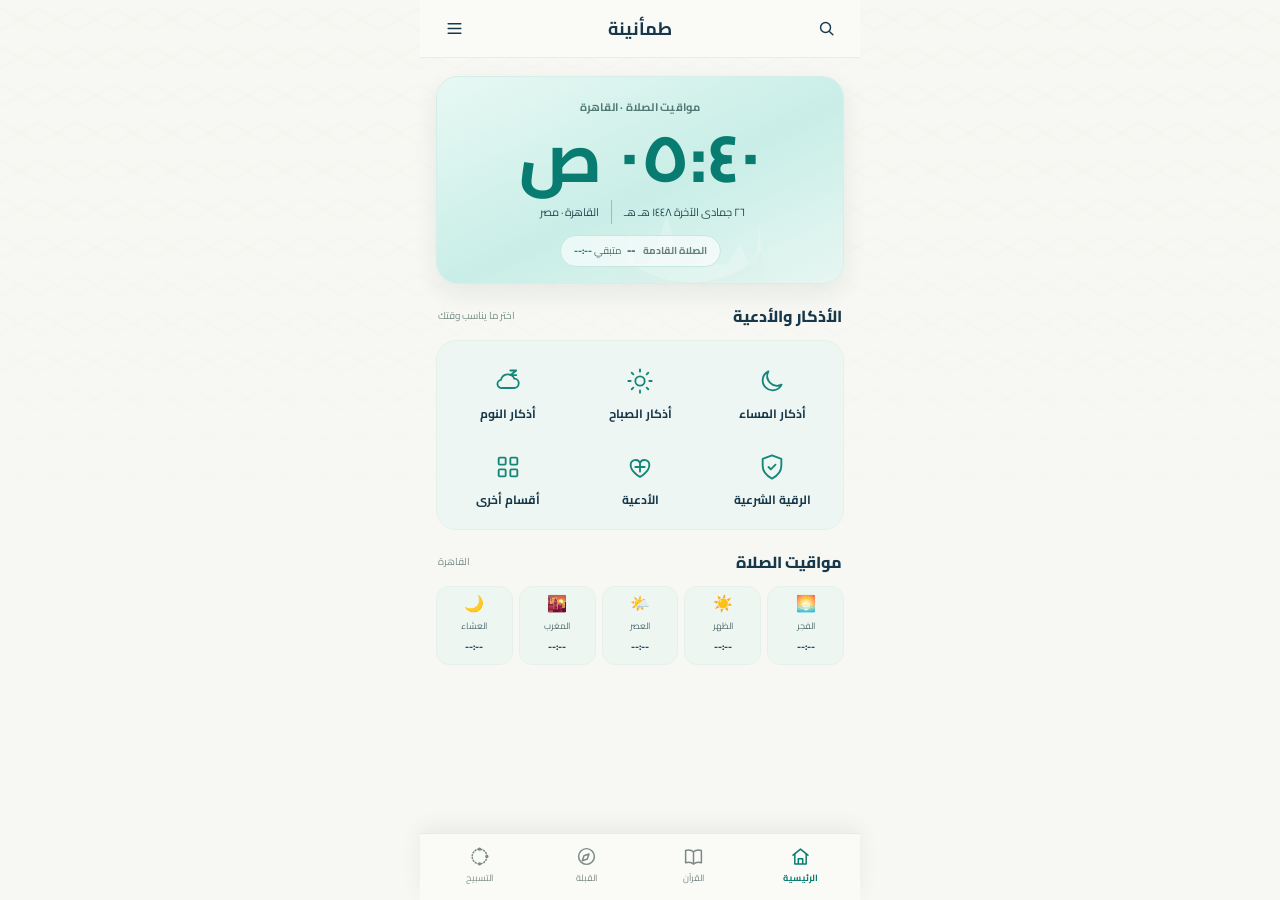
==== index.html @ c0803f93 "Refresh homepage layout styles" ====
<!doctype html>
<html lang="ar" dir="rtl">
<head>
<meta charset="utf-8">
<meta name="viewport" content="width=device-width,initial-scale=1,viewport-fit=cover">
<meta name="theme-color" content="#f7f7f3">
<title>طمأنينة | الرئيسية</title>
<link rel="stylesheet" href="style.css?v=38">
<link rel="manifest" href="manifest.webmanifest">
<link rel="icon" href="app-icon.svg">
</head>
<body class="app-body home-screen">
<header class="app-top home-app-header">
  <a class="top-action app-menu" href="more.html" aria-label="القائمة"><svg viewBox="0 0 24 24" aria-hidden="true"><path d="M4 6h16M4 12h16M4 18h16"/></svg></a>
  <a class="app-brand" href="index.html" aria-label="الرئيسية"><b>طمأنينة</b></a>
  <a class="top-action app-search" href="duas.html" aria-label="بحث"><svg viewBox="0 0 24 24" aria-hidden="true"><circle cx="10.8" cy="10.8" r="6.3"/><path d="m16 16 4 4"/></svg></a>
</header>
<main class="app-main">
  <div class="home-kicker"><span>◆</span> رفيقك اليومي في الطاعة والذكر <span>◆</span></div>
  <section class="prayer-hero">
    <svg class="hero-mosque-art" style="position:absolute;left:0;right:0;bottom:0;display:block;width:100%;height:132px;color:#b4935a;opacity:.22;pointer-events:none;z-index:0" viewBox="0 0 440 150" preserveAspectRatio="xMidYMax slice" aria-hidden="true"><g fill="#b4935a"><path d="M0 137h440v13H0z"/><path d="M23 137V74h8V55h3V40h3v15h4v19h8v63zm-3-63h33v6H20zM29 54h17v5H29zM32 39h10v4H32zM35 17h4v22h-4zM34 17l3-10 3 10z"/><path d="M383 137V74h8V55h3V40h3v15h4v19h8v63zm-3-63h33v6h-33zM389 54h17v5h-17zM392 39h10v4h-10zM395 17h4v22h-4zM394 17l3-10 3 10z"/><path d="M116 137V108h10V93h4v-8h4v8h4v15h9v29zM106 108h46v6h-46zM116 93h26v5h-26z"/><path d="M163 137v-25c0-26 19-43 57-58 38 15 57 32 57 58v25z"/><path d="M207 69V44h5V31h4V15h4v16h4v13h5v25z"/><path d="M266 137v-24c0-18 13-31 37-42 24 11 37 24 37 42v24z"/><path d="M286 85V67h4V56h3V43h4v13h3v11h4v18z"/></g><path d="M216 14c5 3 8 8 8 14-4-4-9-5-14-4 1-5 3-8 6-10Z" fill="#d4b66d"/></svg>
    <div class="hero-label">مواقيت الصلاة · القاهرة</div>
    <div class="hero-clock" id="live-clock">--:--</div>
    <div class="hero-meta"><span id="hijri-date">التاريخ الهجري</span><span class="meta-divider"></span><span>القاهرة · مصر</span></div>
    <div class="next-prayer-card"><span class="next-prayer-pill">الصلاة القادمة</span><div class="next-prayer-copy"><b id="next-name">--</b><span>متبقي <strong id="countdown">--:--</strong></span></div><span class="next-prayer-mark">۞</span></div>
    </section>
  <div class="section-heading"><h2>الأذكار والأدعية</h2><span>اختر ما يناسب وقتك</span></div>
  <section class="home-categories" aria-label="الأقسام الرئيسية">
    <a class="home-category evening-category" href="adhkar.html?type=evening"><span class="category-icon"><svg fill="none" stroke="#7859a8" stroke-width="1.75" stroke-linecap="round" stroke-linejoin="round" viewBox="0 0 24 24" aria-hidden="true"><path d="M20.2 15.1A8.4 8.4 0 0 1 8.9 3.8 8.5 8.5 0 1 0 20.2 15.1Z"/></svg></span><b>أذكار المساء</b></a>
    <a class="home-category morning-category" href="adhkar.html?type=morning"><span class="category-icon"><svg fill="none" stroke="#df9a1a" stroke-width="1.75" stroke-linecap="round" stroke-linejoin="round" viewBox="0 0 24 24" aria-hidden="true"><circle cx="12" cy="12" r="4"/><path d="M12 2v2m0 16v2M4.9 4.9l1.4 1.4m11.4 11.4 1.4 1.4M2 12h2m16 0h2M4.9 19.1l1.4-1.4M17.7 6.3l1.4-1.4"/></svg></span><b>أذكار الصباح</b></a>
    <a class="home-category sleep-category" href="adhkar.html?type=sleep"><span class="category-icon"><svg fill="none" stroke="#71669b" stroke-width="1.75" stroke-linecap="round" stroke-linejoin="round" viewBox="0 0 24 24" aria-hidden="true"><path d="M7 18h10a4 4 0 0 0 .4-8A6 6 0 0 0 6 11a3.5 3.5 0 0 0 1 7Z"/><path d="M14 3h5l-5 4h5"/></svg></span><b>أذكار النوم</b></a>
    <a class="home-category ruqyah-category" href="ruqyah.html"><span class="category-icon"><svg fill="none" stroke="#43805e" stroke-width="1.75" stroke-linecap="round" stroke-linejoin="round" viewBox="0 0 24 24" aria-hidden="true"><path d="M12 2 20 5v6c0 5-3.4 8.6-8 11-4.6-2.4-8-6-8-11V5l8-3Z"/><path d="m9 12 2 2 4-4"/></svg></span><b>الرقية الشرعية</b></a>
    <a class="home-category dua-category" href="duas.html"><span class="category-icon"><svg fill="none" stroke="#bf7730" stroke-width="1.75" stroke-linecap="round" stroke-linejoin="round" viewBox="0 0 24 24" aria-hidden="true"><path d="M12 20.5S4 16 4 10.2A4.2 4.2 0 0 1 12 8.4a4.2 4.2 0 0 1 8 1.8c0 5.8-8 10.3-8 10.3Z"/><path d="M8 12h8m-4-4v8"/></svg></span><b>الأدعية</b></a>
    <a class="home-category other-category" href="more.html"><span class="category-icon"><svg fill="none" stroke="#148176" stroke-width="1.75" stroke-linecap="round" stroke-linejoin="round" viewBox="0 0 24 24" aria-hidden="true"><rect x="4" y="4" width="6" height="6" rx="1"/><rect x="14" y="4" width="6" height="6" rx="1"/><rect x="4" y="14" width="6" height="6" rx="1"/><rect x="14" y="14" width="6" height="6" rx="1"/></svg></span><b>أقسام أخرى</b></a>
  </section>

  <section class="prayer-schedule" aria-label="مواقيت الصلاة">
    <div class="section-heading schedule-heading"><h2>مواقيت الصلاة</h2><span>القاهرة</span></div>
    <div class="prayer-times" id="prayer-times">
      <div class="prayer-time"><i>🌅</i><span>الفجر</span><b>--:--</b></div><div class="prayer-time"><i>☀️</i><span>الظهر</span><b>--:--</b></div><div class="prayer-time"><i>🌤️</i><span>العصر</span><b>--:--</b></div><div class="prayer-time"><i>🌇</i><span>المغرب</span><b>--:--</b></div><div class="prayer-time"><i>🌙</i><span>العشاء</span><b>--:--</b></div>
    </div>
  </section>
</main>
<nav class="bottom-nav" aria-label="التنقل الرئيسي">
  <a class="active" href="index.html"><span><svg viewBox="0 0 24 24" aria-hidden="true"><path d="m3.5 10.5 8.5-7 8.5 7"/><path d="M5.5 9.5v11h13v-11M9.5 20.5v-6h5v6"/></svg></span>الرئيسية</a>
  <a href="quran.html"><span><svg viewBox="0 0 24 24" aria-hidden="true"><path d="M3 5.2c3.5-1.3 6.6-.7 9 1.4 2.4-2.1 5.5-2.7 9-1.4v14c-3.5-1.3-6.6-.7-9 1.4-2.4-2.1-5.5-2.7-9-1.4z"/><path d="M12 6.6v14"/></svg></span>القرآن</a>
  <a href="qibla.html"><span><svg viewBox="0 0 24 24" aria-hidden="true"><circle cx="12" cy="12" r="9"/><path d="m14.8 9.2-1.9 5.7-5.7 1.9 1.9-5.7z"/></svg></span>القبلة</a>
  <a href="tasbeeh.html"><span><svg viewBox="0 0 24 24" aria-hidden="true"><circle cx="12" cy="12" r="8.4" stroke-dasharray="1.2 2.2"/><circle cx="12" cy="3.6" r="1.1"/><circle cx="20.4" cy="12" r="1.1"/><circle cx="12" cy="20.4" r="1.1"/></svg></span>التسبيح</a>
</nav>
<script>
(()=>{const $=id=>document.getElementById(id),fmt=n=>Number(n).toLocaleString('ar-EG'),clock=()=>{$('live-clock').textContent=new Intl.DateTimeFormat('ar-EG',{hour:'2-digit',minute:'2-digit'}).format(new Date())};clock();setInterval(clock,1000);
const names={Fajr:'الفجر',Dhuhr:'الظهر',Asr:'العصر',Maghrib:'المغرب',Isha:'العشاء'},keys=Object.keys(names);
function tick(){const t=window.prayerData;if(!t)return;const now=new Date(),m=now.getHours()*60+now.getMinutes();let n=keys.find(k=>{const x=t[k].match(/(\d{1,2}):(\d{2})/);return x&&+x[1]*60+(+x[2])>m});let tomorrow=false;if(!n){n='Fajr';tomorrow=true}const x=t[n].match(/(\d{1,2}):(\d{2})/),target=+x[1]*60+(+x[2])+(tomorrow?1440:0),d=Math.max(0,target-m),h=Math.floor(d/60),min=d%60;$('next-name').textContent=names[n];$('countdown').textContent=(h?fmt(h)+' س ':'')+fmt(min)+' د';}
const d=new Date(),date=[String(d.getDate()).padStart(2,'0'),String(d.getMonth()+1).padStart(2,'0'),d.getFullYear()].join('-');fetch('https://api.aladhan.com/v1/timingsByCity/'+date+'?city=Cairo&country=Egypt&method=5').then(r=>r.json()).then(j=>{const data=j.data;if(!data?.timings)throw 0;window.prayerData=data.timings;document.querySelectorAll('#prayer-times .prayer-time').forEach((el,i)=>{const key=keys[i],match=data.timings[key].match(/(\d{1,2}):(\d{2})/);el.querySelector('b').textContent=match?Number(match[1]).toLocaleString('ar-EG',{minimumIntegerDigits:2,useGrouping:false})+':'+Number(match[2]).toLocaleString('ar-EG',{minimumIntegerDigits:2,useGrouping:false}):'--:--';if(key===Object.keys(names).find(k=>{const x=data.timings[k].match(/(\d{1,2}):(\d{2})/);return x&&+x[1]*60+(+x[2])>new Date().getHours()*60+new Date().getMinutes()}))el.classList.add('next')});const h=data.date.hijri;$('hijri-date').textContent=h.weekday.ar+'، '+h.day+' '+h.month.ar+' '+h.year+' هـ';tick();setInterval(tick,30000)}).catch(()=>{$('hijri-date').textContent=new Intl.DateTimeFormat('ar-EG-u-ca-islamic-umalqura',{day:'numeric',month:'long',year:'numeric'}).format(new Date())+' هـ';});
})();
if('serviceWorker'in navigator)addEventListener('load',()=>navigator.serviceWorker.register('./sw.js',{updateViaCache:'none'}).catch(()=>{}));
</script>
</body>
</html>
---- style.css ----
@import url('https://fonts.googleapis.com/css2?family=Amiri:wght@400;700&family=Cairo:wght@400;600;700&display=swap');
*{box-sizing:border-box}html,body{margin:0;min-height:100%;font-family:Cairo,Arial,sans-serif}
body{background:#f4f0e6;color:#183d32}
a{text-decoration:none;color:inherit}
.home{min-height:100svh;position:relative;overflow:hidden;display:flex;align-items:center;justify-content:center;padding:32px 18px;background:radial-gradient(circle at 50% 18%,#fffdf6 0,#f5f0e5 48%,#e9e1cf 100%)}
.hero{width:min(720px,100%);text-align:center;position:relative;z-index:2}
.brand{font-size:11px;letter-spacing:.06em;color:#688478;margin-bottom:10px}
 .ornament{font-family:serif;font-size:18px;color:#b08b48;margin-bottom:2px}
h1{font-family:Amiri,serif;font-size:clamp(34px,5vw,46px);line-height:1.02;margin:0;color:#183d32;font-weight:700}
h1 span{color:#a77d38}
.hero>p{font-size:13px;line-height:1.8;color:#65756e;max-width:460px;margin:11px auto 18px}
.choices{display:grid;grid-template-columns:repeat(2,minmax(0,1fr));gap:12px;max-width:700px;margin:auto}
.choice{display:flex;align-items:center;gap:14px;text-align:right;padding:18px;border:1px solid rgba(24,61,50,.12);border-radius:22px;background:rgba(255,255,255,.66);box-shadow:0 14px 35px rgba(45,59,49,.08);transition:transform .28s cubic-bezier(.2,.8,.2,1),box-shadow .28s ease,border-color .28s ease;cursor:pointer;position:relative;overflow:hidden}
.choice::before{content:"";position:absolute;top:0;bottom:0;left:-80%;width:55%;background:linear-gradient(90deg,transparent,rgba(255,255,255,.55),transparent);transform:skewX(-18deg);transition:left .6s ease;pointer-events:none}.choice:hover{transform:translateY(-8px) scale(1.015);box-shadow:0 22px 48px rgba(45,59,49,.17);border-color:rgba(167,125,56,.5)}.choice:hover::before{left:130%}.choice:hover .choice-icon{transform:scale(1.12) rotate(-3deg)}.choice:hover .arrow{transform:translateX(-9px) scale(1.15)}.choice:active{transform:translateY(-2px) scale(.97);box-shadow:0 10px 25px rgba(45,59,49,.12)}.choice:focus-visible{outline:2px solid rgba(167,125,56,.65);outline-offset:3px}
.choice-icon{width:52px;height:52px;display:grid;place-items:center;border-radius:17px;flex:none;transition:transform .25s ease,box-shadow .25s ease;overflow:hidden;box-shadow:inset 0 1px 0 rgba(255,255,255,.72),0 7px 18px rgba(45,59,49,.08)}
.choice-icon .material-symbols-rounded{font-size:29px;line-height:1;font-variation-settings:'FILL' 1,'wght' 500,'GRAD' 0,'opsz' 32}
.choice:hover .choice-icon{transform:translateY(-2px) scale(1.08);box-shadow:inset 0 1px 0 rgba(255,255,255,.82),0 11px 24px rgba(45,59,49,.13)}.arrow{transition:transform .22s ease}
.morning .choice-icon{background:linear-gradient(145deg,#fff1c9,#f2d994);color:#a87521}
.evening .choice-icon{background:linear-gradient(145deg,#e7efeb,#cbded6);color:#466c61}
.sleep .choice-icon{background:linear-gradient(145deg,#eee9f5,#dcd3e9);color:#6d5b88}
.dua-choice .choice-icon{background:linear-gradient(145deg,#f5ead7,#e7d5b9);color:#8b6a39}
.tasbeeh-choice .choice-icon{background:linear-gradient(145deg,#f1e3e7,#e3cfd6);color:#95566b}
.ruqyah-choice .choice-icon{background:linear-gradient(145deg,#e8efe4,#d1ddca);color:#5e7259}
.choice strong{display:block;font-size:17px;color:#183d32}.choice small{display:block;color:#7b8983;font-size:12px;margin-top:3px}
.arrow{margin-right:auto;font-size:20px;color:#a77d38}
.section-title{font-size:11px;font-weight:700;letter-spacing:.08em;color:#6b8077;margin:20px 0 9px}.secondary-title{margin-top:16px}.extra-choices{margin-top:0}.choice{padding:15px 16px;border-radius:18px;min-height:92px}.choices{gap:12px;max-width:700px}.choice-icon{width:52px;height:52px;border-radius:17px}.choice strong{font-size:16px}.choice small{font-size:11px}.quote{font-size:16px;margin-top:22px}.home .choice:nth-child(4){animation-delay:.18s}.home .choice:nth-child(5){animation-delay:.24s}.home .choice:nth-child(6){animation-delay:.30s}\n.quote{font-family:Amiri,serif;font-size:17px;color:#728078;margin-top:24px;padding-top:14px;border-top:1px solid rgba(24,61,50,.08)}
.glow{position:absolute;border-radius:50%;filter:blur(2px);opacity:.45}.glow-one{width:260px;height:260px;background:#f1d99c;top:-120px;right:-100px}.glow-two{width:220px;height:220px;background:#c8ddd5;bottom:-120px;left:-90px}
@media(max-width:650px){.home{padding:22px 14px}.brand{margin-bottom:17px}.hero>p{font-size:14px;margin:18px auto 20px}.choices{grid-template-columns:repeat(2,minmax(0,1fr));gap:9px}.choice{min-height:126px;padding:12px 8px;border-radius:18px;gap:5px;flex-direction:column;justify-content:center;text-align:center}.choice-icon{width:46px;height:46px;border-radius:14px}.choice strong{font-size:14px;line-height:1.5;white-space:nowrap}.choice small{font-size:10px;line-height:1.6;margin-top:1px}.arrow{position:absolute;left:9px;bottom:7px;margin:0;font-size:15px}.quote{font-size:16px;margin-top:22px}}

.home .choice{animation:choiceIn .55s ease both}.home .choice:nth-child(2){animation-delay:.06s}.home .choice:nth-child(3){animation-delay:.12s}.home .choice:nth-child(4){animation-delay:.18s}.home .choice:nth-child(5){animation-delay:.24s}@keyframes choiceIn{from{opacity:0;transform:translateY(28px) scale(.97)}to{opacity:1;transform:translateY(0) scale(1)}}@media(prefers-reduced-motion:reduce){.home .choice{animation:none}.choice,.choice-icon,.arrow{transition:none}}

.theme-toggle{position:fixed;top:18px;left:18px;z-index:50;width:44px;height:44px;border:1px solid rgba(151,113,48,.28);border-radius:50%;background:rgba(247,241,226,.9);color:#a77d38;font-size:20px;cursor:pointer;box-shadow:0 8px 20px rgba(60,57,42,.1);transition:.25s}.theme-toggle:hover{transform:scale(1.08)}
body.dark{background:#101914;color:#e9e4d7}body.dark .home{background:radial-gradient(circle at 50% 18%,#24352e 0,#17251f 48%,#0d1512 100%)}body.dark .brand{color:#a8b9b0}body.dark h1{color:#eef0e9}body.dark h1 span{color:#c6a15a}body.dark .hero>p{color:#aeb9b3}body.dark .choice{background:rgba(31,47,40,.82);border-color:rgba(202,174,112,.16);box-shadow:0 14px 35px rgba(0,0,0,.22)}body.dark .choice strong{color:#eef0e9}body.dark .choice small{color:#aeb9b3}body.dark .choice:hover{border-color:rgba(202,174,112,.42);box-shadow:0 22px 48px rgba(0,0,0,.3)}body.dark .quote{color:#aeb9b3}body.dark .theme-toggle{background:#1f3029;color:#d2b56d;border-color:rgba(202,174,112,.3)}body.dark .glow-one{background:#6d592e;opacity:.18}body.dark .glow-two{background:#385a4d;opacity:.2}
body.dark .dua-card,body.dark .tasbeeh-card,body.dark .card{background:#1b2923!important;color:#edf0e9;border-color:rgba(202,174,112,.3)}body.dark .dua-text,body.dark .zikr-name,body.dark .count,body.dark .counter-value,body.dark .count-number{color:#edf0e9}body.dark .dua-nav,body.dark .tap-circle{background:#22352d;color:#edf0e9}body.dark .progress,.dark .progress{background:#c09a51}

/* Dark mode for reader pages */
body.dark .adhkar-page,body.dark .duas-page,body.dark .ruqyah-page,body.dark .tasbeeh-page{background:#101914;color:#e9eee9}body.dark .top,body.dark .duas-top,body.dark .tasbeeh-top{color:#aebbb4}body.dark .back,body.dark .tasbeeh-top a{color:#d0ad62}body.dark .header h1,body.dark .duas-header h1,body.dark .tasbeeh-header h1{color:#eef1eb}body.dark .tasbeeh-header p{color:#aebbb4}body.dark .adhkar-nav,body.dark .nav{background:rgba(31,47,40,.72);border-color:rgba(202,174,112,.2)}body.dark .counter,body.dark .dua-progress{color:#aebbb4}body.dark .progress-wrap,body.dark .dua-progress-bar{background:rgba(220,230,224,.12)}body.dark .card,body.dark .dua-card,body.dark .tasbeeh-card{background:#1b2923;color:#edf1eb;border-color:rgba(202,174,112,.32);box-shadow:0 18px 45px rgba(0,0,0,.28)}body.dark .card::after,body.dark .dua-card::after,body.dark .tasbeeh-card::after{background:#1b2923}body.dark .zikr,body.dark .dua-text,body.dark .zikr-name{color:#edf1eb}body.dark .fadhl-note,body.dark .fadhl-text,body.dark .target{color:#aebbb4}body.dark .count-number{background:#22352d;color:#edf1eb;box-shadow:0 8px 20px rgba(0,0,0,.25),inset 0 0 0 1px rgba(202,174,112,.28)}body.dark .count-number::before{background:conic-gradient(#c09a51 var(--progress,0%),#31443b 0)}body.dark .dua-nav{background:#22352d;color:#edf1eb;box-shadow:0 8px 20px rgba(0,0,0,.25),inset 0 0 0 1px rgba(202,174,112,.28)}body.dark .dua-nav::before{border-color:rgba(202,174,112,.2)}body.dark .dua-text.long,body.dark .dua-text.very-long{color:#edf1eb}body.dark .dhikr-option{background:#22352d;color:#aebbb4;border-color:rgba(202,174,112,.18)}body.dark .dhikr-option.active{background:#2b4237;color:#edf1eb;border-color:rgba(202,174,112,.4)}body.dark .count{color:#d0ad62}body.dark .fadhl{border-color:rgba(202,174,112,.18)}body.dark .tap-circle{background:#d0ad62;color:#142019;border-color:#40564b;box-shadow:0 14px 30px rgba(0,0,0,.3)}body.dark .reset{color:#d0ad62}body.dark .done-message{color:#8eb59f}body.dark .adhkar-page::before,body.dark .duas-page::before,body.dark .ruqyah-page::before,body.dark .tasbeeh-page::before{opacity:.1}

/* Strong overrides for page-local reader styles */
body.dark .adhkar-page,body.dark .duas-page,body.dark .ruqyah-page,body.dark .tasbeeh-page{background:#101914!important;color:#e9eee9!important}body.dark .adhkar-page .header h1,body.dark .duas-page .duas-header h1,body.dark .ruqyah-page .header h1,body.dark .tasbeeh-page .tasbeeh-header h1{color:#eef1eb!important}body.dark .adhkar-page .card,body.dark .ruqyah-page .card,body.dark .duas-page .dua-card,body.dark .tasbeeh-page .tasbeeh-card{background:#1b2923!important;color:#edf1eb!important;border-color:rgba(202,174,112,.32)!important;box-shadow:0 18px 45px rgba(0,0,0,.28)!important}body.dark .adhkar-page .card::after,body.dark .ruqyah-page .card::after,body.dark .duas-page .dua-card::after,body.dark .tasbeeh-page .tasbeeh-card::after{background:#1b2923!important}body.dark .adhkar-page .zikr,body.dark .ruqyah-page .zikr,body.dark .duas-page .dua-text,body.dark .tasbeeh-page .zikr-name{color:#edf1eb!important}body.dark .adhkar-page .fadhl-note,body.dark .ruqyah-page .fadhl-text,body.dark .tasbeeh-page .fadhl-text,body.dark .tasbeeh-page .target{color:#aebbb4!important}body.dark .adhkar-page .counter,body.dark .ruqyah-page .counter,body.dark .duas-page .dua-progress{color:#aebbb4!important}body.dark .adhkar-page .adhkar-nav,body.dark .ruqyah-page .nav{background:rgba(31,47,40,.72)!important;border-color:rgba(202,174,112,.2)!important}body.dark .adhkar-page .progress-wrap,body.dark .ruqyah-page .progress-wrap,body.dark .duas-page .dua-progress-bar{background:rgba(220,230,224,.12)!important}body.dark .adhkar-page .count-number{background:#22352d!important;color:#edf1eb!important}body.dark .tasbeeh-page .dhikr-option{background:#22352d!important;color:#aebbb4!important}body.dark .tasbeeh-page .dhikr-option.active{background:#2b4237!important;color:#edf1eb!important}body.dark .tasbeeh-page .count{color:#d0ad62!important}body.dark .tasbeeh-page .tap-circle{background:#d0ad62!important;color:#142019!important}

/* Morning / evening visual distinction */
.adhkar-page:has(.reader.theme-morning){background:radial-gradient(circle at 50% 10%,#fbf3df 0,#eee5d1 52%,#e4d8bd 100%)}.adhkar-page:has(.reader.theme-evening){background:radial-gradient(circle at 50% 10%,#e9eee9 0,#dce5df 52%,#ccd9d1 100%)}.reader.theme-morning .progress{background:#b08a43}.reader.theme-evening .progress{background:#5f8074}.reader.theme-morning .header h1{color:#71572d}.reader.theme-evening .header h1{color:#31584d}.reader.theme-morning .nav-arrow{color:#a17b38}.reader.theme-evening .nav-arrow{color:#52776a}body.dark .adhkar-page:has(.reader.theme-morning){background:radial-gradient(circle at 50% 10%,#28372d 0,#17241e 55%,#101914 100%)}body.dark .adhkar-page:has(.reader.theme-evening){background:radial-gradient(circle at 50% 10%,#263731 0,#15231e 55%,#101914 100%)}
.adhkar-page:has(.reader.theme-sleep){background:radial-gradient(circle at 50% 10%,#e3e9e6 0,#d4dfda 52%,#c3d0ca 100%)}
.reader.theme-sleep .progress{background:#6f8f84}
.reader.theme-sleep .header h1{color:#36584e}
.reader.theme-sleep .nav-arrow{color:#5d7e73}
body.dark .adhkar-page:has(.reader.theme-sleep){background:radial-gradient(circle at 50% 10%,#24352f 0,#14221d 55%,#0f1713 100%)}
body.dark .reader.theme-sleep .header h1{color:#aec7bc}body.dark .reader.theme-morning .header h1{color:#d7b66c}body.dark .reader.theme-evening .header h1{color:#a7c5b8}

/* Full-image home cards with text overlay */
.choices{grid-template-columns:repeat(2,minmax(0,1fr));gap:14px;max-width:760px}
.choice{position:relative;display:block;min-height:190px;padding:0;border-radius:22px;overflow:hidden;background:#eee;isolation:isolate}
.choice-art{position:absolute;inset:0;width:100%;height:100%;min-height:0;display:block;object-fit:cover;object-position:center;z-index:-2;transition:transform .45s cubic-bezier(.2,.8,.2,1),filter .45s ease}
.choice::after{content:"";position:absolute;inset:0;background:linear-gradient(180deg,rgba(20,35,29,.05) 15%,rgba(20,35,29,.12) 42%,rgba(15,28,23,.76) 100%);z-index:-1}
.choice-content{position:absolute;inset:auto 0 0 0;direction:rtl;text-align:center;padding:24px 14px 18px;z-index:2}
.choice strong{display:block;font-family:Amiri,serif;font-size:24px;line-height:1.35;color:#fff;text-shadow:0 2px 8px rgba(0,0,0,.28)}
.choice small{display:block;font-size:11px;line-height:1.7;color:rgba(255,255,255,.92);margin-top:4px;text-shadow:0 1px 5px rgba(0,0,0,.25)}
.choice .arrow{position:absolute;right:12px;bottom:12px;direction:rtl;margin:0;font-size:17px;color:#fff;z-index:3;text-shadow:0 1px 4px rgba(0,0,0,.35)}
.choice:hover .choice-art{transform:scale(1.045);filter:saturate(1.06) brightness(1.03)}
.choice:hover .arrow{transform:translateX(-4px) scale(1.1)}
body.dark .choice{background:#18241f;border-color:rgba(202,174,112,.2)}
@media(max-width:650px){
  .choices{grid-template-columns:repeat(2,minmax(0,1fr));gap:9px}
  .choice{min-height:170px;border-radius:18px}
  .choice-content{padding:22px 8px 17px}
  .choice strong{font-size:17px;line-height:1.4}
  .choice small{font-size:9px;line-height:1.55}
  .choice .arrow{right:8px;bottom:8px;font-size:14px}
}


/* Final card artwork: image contains the complete design and text */
.choice{position:relative;display:block;padding:0;overflow:hidden;border-radius:20px;background:transparent;border:0;min-height:0;aspect-ratio:711/301;box-shadow:0 8px 24px rgba(45,59,49,.08)}
.choice::after{display:none!important}
.choice-card-image{display:block;width:100%;height:100%;object-fit:cover;object-position:center;border-radius:inherit;transition:transform .35s ease,filter .35s ease}
.choice:hover .choice-card-image{transform:scale(1.018);filter:brightness(1.02)}
.choice-content,.choice .arrow{display:none!important}
@media(max-width:650px){.choice{aspect-ratio:711/301;border-radius:17px}.choices{gap:9px}}


/* Fix card sizing: keep the uploaded artwork at its native landscape ratio */
.choice{display:block!important;width:100%;height:auto!important;min-height:0!important;aspect-ratio:711/301!important;overflow:hidden}
.choice-card-image{display:block!important;width:100%!important;height:auto!important;aspect-ratio:711/301;object-fit:contain!important;object-position:center;max-width:100%;border-radius:inherit}
@media(max-width:650px){.choice{height:auto!important;min-height:0!important;aspect-ratio:711/301!important}.choice-card-image{height:auto!important;aspect-ratio:711/301}}


/* Slightly enlarge home cards on mobile for clearer embedded text */
@media(max-width:650px){
  .choices{width:calc(100% + 12px)!important;margin-inline:-6px!important}
}


/* Home premium background + refined header */
.home{
  background:
    radial-gradient(circle at 50% 0%,rgba(255,255,255,.96) 0%,rgba(249,245,235,.94) 34%,rgba(239,232,216,.98) 100%)!important;
  padding:24px 18px 30px!important;
}
.home::before{
  content:"";
  position:absolute;
  inset:0;
  pointer-events:none;
  opacity:.28;
  background:
    linear-gradient(30deg,transparent 46%,rgba(167,125,56,.11) 47%,rgba(167,125,56,.11) 48%,transparent 49%,transparent 51%,rgba(167,125,56,.07) 52%,rgba(167,125,56,.07) 53%,transparent 54%),
    linear-gradient(150deg,transparent 46%,rgba(24,61,50,.07) 47%,rgba(24,61,50,.07) 48%,transparent 49%,transparent 51%,rgba(24,61,50,.05) 52%,rgba(24,61,50,.05) 53%,transparent 54%);
  background-size:46px 46px;
  mask-image:linear-gradient(to bottom,rgba(0,0,0,.9),rgba(0,0,0,.35) 55%,transparent 100%);
}
.bg-pattern{
  position:absolute;
  inset:0;
  pointer-events:none;
  background:
    radial-gradient(circle at 50% 35%,transparent 0 16%,rgba(176,139,72,.035) 16.2% 16.5%,transparent 16.7%),
    radial-gradient(circle at 50% 35%,transparent 0 28%,rgba(24,61,50,.025) 28.2% 28.45%,transparent 28.7%);
}
.home-header{
  width:100%;
  display:flex;
  align-items:center;
  justify-content:space-between;
  direction:ltr;
  margin-bottom:18px;
  position:relative;
  z-index:5;
}
.brand{
  display:flex!important;
  align-items:center;
  gap:8px;
  direction:rtl;
  font-size:13px!important;
  font-weight:700;
  letter-spacing:0!important;
  color:#466c61!important;
  margin:0!important;
}
.brand-mark{
  display:grid;
  place-items:center;
  width:30px;
  height:30px;
  border:1px solid rgba(167,125,56,.28);
  border-radius:50%;
  color:#a77d38;
  background:rgba(255,251,240,.65);
  font-size:16px;
  box-shadow:0 5px 16px rgba(70,70,50,.06);
}
.home .theme-toggle{
  position:static!important;
  width:38px!important;
  height:38px!important;
  flex:none;
  margin:0;
  font-size:18px!important;
  background:rgba(255,252,244,.72)!important;
  backdrop-filter:blur(8px);
}
.hero-intro{
  position:relative;
  z-index:2;
  padding:4px 0 1px;
}
.ornament{
  font-size:19px!important;
  color:#aa8445!important;
  margin-bottom:3px!important;
}
.ornament-line{
  display:flex;
  align-items:center;
  justify-content:center;
  gap:9px;
  width:112px;
  margin:0 auto 9px;
  color:#b08b48;
  opacity:.72;
}
.ornament-line span{
  height:1px;
  flex:1;
  background:linear-gradient(90deg,transparent,rgba(176,139,72,.55));
}
.ornament-line span:last-child{
  transform:scaleX(-1);
}
.ornament-line b{
  font-size:9px;
  font-weight:400;
}
.hero h1{
  font-size:clamp(38px,5.5vw,50px)!important;
  line-height:1.12!important;
  letter-spacing:-.3px;
}
.hero>p{
  font-size:13px!important;
  margin:8px auto 19px!important;
  color:#708079!important;
}
.section-title{
  position:relative;
  z-index:2;
  font-size:12px!important;
  letter-spacing:.04em!important;
  color:#55766b!important;
  margin:20px 0 9px!important;
}
.secondary-title{
  margin-top:19px!important;
}
.quote{
  position:relative;
  z-index:2;
  border-top:0!important;
  padding-top:12px!important;
  margin-top:20px!important;
}
.quote::before{
  content:"";
  display:block;
  width:76px;
  height:1px;
  margin:0 auto 9px;
  background:linear-gradient(90deg,transparent,rgba(167,125,56,.45),transparent);
}
.glow-one{
  width:300px!important;
  height:300px!important;
  top:-160px!important;
  right:-125px!important;
  background:#ead29a!important;
  opacity:.28!important;
}
.glow-two{
  width:260px!important;
  height:260px!important;
  bottom:-150px!important;
  left:-115px!important;
  background:#bcd2c9!important;
  opacity:.3!important;
}
.glow-three{
  position:absolute;
  width:170px;
  height:170px;
  border-radius:50%;
  top:38%;
  left:-120px;
  background:#e5d9ba;
  opacity:.12;
  filter:blur(2px);
}
body.dark .home{
  background:
    radial-gradient(circle at 50% 0%,#263b32 0%,#192a23 38%,#0f1814 100%)!important;
}
body.dark .home::before{
  opacity:.12;
}
body.dark .bg-pattern{opacity:.5}
body.dark .brand{color:#b6c9c0!important}
body.dark .brand-mark{
  background:rgba(31,48,41,.7);
  border-color:rgba(202,174,112,.28);
}
body.dark .home .theme-toggle{
  background:rgba(31,48,41,.78)!important;
}
body.dark .ornament{color:#d0ad62!important}
body.dark .ornament-line{color:#c8a55f}
body.dark .ornament-line span{
  background:linear-gradient(90deg,transparent,rgba(202,174,112,.45));
}
body.dark .hero>p{color:#aebdb6!important}
body.dark .section-title{color:#a5bcb2!important}
body.dark .quote::before{
  background:linear-gradient(90deg,transparent,rgba(202,174,112,.4),transparent);
}
@media(max-width:650px){
  .home{
    padding:18px 14px 25px!important;
  }
  .home-header{
    margin-bottom:14px;
  }
  .brand{
    font-size:12px!important;
  }
  .brand-mark{
    width:28px;
    height:28px;
    font-size:15px;
  }
  .home .theme-toggle{
    width:36px!important;
    height:36px!important;
  }
  .hero-intro{
    padding-top:2px;
  }
  .ornament{
    font-size:18px!important;
  }
  .ornament-line{
    margin-bottom:7px;
  }
  .hero h1{
    font-size:40px!important;
  }
  .hero>p{
    font-size:13px!important;
    margin:7px auto 17px!important;
  }
  .section-title{
    margin:18px 0 8px!important;
  }
  .secondary-title{
    margin-top:17px!important;
  }
  .quote{
    margin-top:18px!important;
  }
}


/* Background refinement v1: soft Islamic atmosphere without a full-image background */
.home{
  background:
    radial-gradient(circle at 50% -8%,rgba(255,255,255,.98) 0%,rgba(255,250,239,.88) 27%,transparent 53%),
    radial-gradient(circle at 0% 100%,rgba(188,210,201,.20) 0%,transparent 34%),
    radial-gradient(circle at 100% 100%,rgba(232,205,153,.20) 0%,transparent 34%),
    linear-gradient(180deg,#f8f3e7 0%,#f2eadb 52%,#ece2cf 100%)!important;
}
.home::before{
  opacity:.22!important;
  background:
    linear-gradient(30deg,transparent 46%,rgba(167,125,56,.10) 47%,rgba(167,125,56,.10) 48%,transparent 49%,transparent 51%,rgba(24,61,50,.055) 52%,rgba(24,61,50,.055) 53%,transparent 54%),
    linear-gradient(150deg,transparent 46%,rgba(24,61,50,.055) 47%,rgba(24,61,50,.055) 48%,transparent 49%,transparent 51%,rgba(167,125,56,.075) 52%,rgba(167,125,56,.075) 53%,transparent 54%);
  background-size:52px 52px!important;
  mask-image:linear-gradient(to bottom,rgba(0,0,0,.85),rgba(0,0,0,.28) 48%,transparent 82%)!important;
}
.home::after{
  content:"";
  position:absolute;
  inset:10px;
  pointer-events:none;
  z-index:1;
  border:1px solid rgba(167,125,56,.08);
  border-radius:28px;
  background:
    radial-gradient(circle at 0 0,rgba(167,125,56,.12) 0 2px,transparent 2.5px),
    radial-gradient(circle at 100% 0,rgba(167,125,56,.12) 0 2px,transparent 2.5px),
    radial-gradient(circle at 0 100%,rgba(24,61,50,.09) 0 2px,transparent 2.5px),
    radial-gradient(circle at 100% 100%,rgba(24,61,50,.09) 0 2px,transparent 2.5px);
  background-size:18px 18px;
  background-position:0 0,100% 0,0 100%,100% 100%;
  background-repeat:no-repeat;
  border-radius:28px;
}
.home .hero{
  z-index:2;
}
.home .choices{
  position:relative;
  z-index:3;
}
@media(max-width:650px){
  .home{
    background:
      radial-gradient(circle at 50% -6%,rgba(255,255,255,.98) 0%,rgba(255,250,239,.86) 28%,transparent 58%),
      radial-gradient(circle at 0 100%,rgba(188,210,201,.18),transparent 36%),
      radial-gradient(circle at 100% 100%,rgba(232,205,153,.18),transparent 36%),
      linear-gradient(180deg,#f8f3e7 0%,#f2eadb 54%,#ece2cf 100%)!important;
  }
  .home::after{
    inset:7px;
    border-radius:22px;
  }
}


/* Home visual polish v2: header, hero, section labels and cards */
.home-header{
  margin-bottom:20px!important;
}
.brand{
  font-family:Cairo,Arial,sans-serif;
  color:#3f665b!important;
}
.brand-mark{
  width:32px!important;
  height:32px!important;
  border-color:rgba(167,125,56,.34)!important;
  background:rgba(255,251,240,.82)!important;
  box-shadow:0 6px 18px rgba(70,70,50,.07)!important;
}
.hero-intro{
  padding-top:5px!important;
}
.hero-intro::after{
  content:"";
  display:block;
  width:120px;
  height:46px;
  margin:-8px auto -18px;
  border-radius:50%;
  background:radial-gradient(ellipse,rgba(226,196,127,.16) 0%,rgba(226,196,127,.07) 42%,transparent 72%);
  pointer-events:none;
}
.ornament{
  color:#a77d38!important;
  text-shadow:0 3px 14px rgba(167,125,56,.14);
}
.ornament-line{
  width:128px!important;
  margin-bottom:8px!important;
  opacity:.8!important;
}
.hero h1{
  font-size:clamp(40px,5.7vw,52px)!important;
  text-shadow:0 4px 22px rgba(24,61,50,.06);
}
.hero h1 span{
  color:#9a7336!important;
}
.hero>p{
  max-width:390px!important;
  color:#6c7c75!important;
  margin-top:9px!important;
}
.section-title{
  display:flex!important;
  align-items:center;
  justify-content:center;
  gap:10px;
  font-size:11px!important;
  font-weight:700!important;
  letter-spacing:.03em!important;
  color:#55766b!important;
  margin:22px 0 10px!important;
}
.section-title::before,
.section-title::after{
  content:"";
  width:34px;
  height:1px;
  background:linear-gradient(90deg,transparent,rgba(167,125,56,.38));
}
.section-title::after{
  transform:scaleX(-1);
}
.secondary-title{
  margin-top:21px!important;
}
.choices{
  gap:11px!important;
}
.choice{
  border:1px solid rgba(167,125,56,.10)!important;
  border-radius:19px!important;
  box-shadow:
    0 10px 26px rgba(45,59,49,.09),
    0 2px 7px rgba(167,125,56,.035)!important;
  transition:transform .22s ease,box-shadow .22s ease,border-color .22s ease!important;
}
.choice:hover{
  transform:translateY(-4px) scale(1.008)!important;
  border-color:rgba(167,125,56,.24)!important;
  box-shadow:
    0 17px 34px rgba(45,59,49,.13),
    0 3px 10px rgba(167,125,56,.05)!important;
}
.choice:active{
  transform:translateY(-1px) scale(.985)!important;
}
.quote{
  margin-top:25px!important;
  padding-top:15px!important;
  color:#687a72!important;
}
.quote::before{
  content:"✦";
  display:block;
  width:auto;
  height:auto;
  margin:0 auto 5px;
  background:none!important;
  color:#b08b48;
  font-size:10px;
  opacity:.75;
}
@media(max-width:650px){
  .home-header{
    margin-bottom:15px!important;
  }
  .hero h1{
    font-size:40px!important;
  }
  .hero-intro::after{
    margin:-7px auto -15px;
  }
  .section-title{
    margin:19px 0 8px!important;
    gap:7px;
  }
  .section-title::before,
  .section-title::after{
    width:25px;
  }
  .choices{
    gap:9px!important;
  }
  .choice{
    border-radius:17px!important;
  }
  .quote{
    margin-top:21px!important;
  }
}



/* Tumanina app redesign */
body.app-body{margin:0;min-height:100vh;background:#f7f8f5;color:#18384a;font-family:Cairo,Arial,sans-serif;padding-bottom:88px}
.app-top{height:64px;max-width:560px;margin:0 auto;padding:0 18px;display:flex;align-items:center;justify-content:space-between;background:rgba(255,255,255,.86);border-bottom:1px solid #e9eeeb;position:sticky;top:0;z-index:20;backdrop-filter:blur(14px)}
.app-brand{display:flex;align-items:center;gap:9px;font-size:18px;color:#153b4b}
.app-brand b{font-weight:700}.brand-symbol{display:grid;place-items:center;width:34px;height:34px;border-radius:50%;background:#e4f5ef;color:#087662;font-size:21px}
.top-actions{display:flex;gap:8px}.top-action{display:grid;place-items:center;width:38px;height:38px;border-radius:12px;color:#285766;background:#f2f6f3;font-size:21px}
.app-main{max-width:560px;margin:0 auto;padding:14px 16px 28px}
.prayer-hero{position:relative;overflow:hidden;padding:18px 16px 14px;border-radius:23px;background:linear-gradient(145deg,#d9f5ee 0%,#b9ece2 53%,#e7f5ef 100%);box-shadow:0 10px 28px #245b4c15}
.prayer-hero:after{content:"";position:absolute;width:220px;height:120px;inset-inline-start:-28px;bottom:84px;opacity:.18;background:linear-gradient(180deg,transparent 5%,#fff 5%);clip-path:polygon(0 90%,12% 78%,15% 25%,19% 78%,27% 78%,38% 58%,48% 20%,56% 58%,67% 78%,76% 78%,82% 34%,87% 78%,100% 91%,100% 100%,0 100%);pointer-events:none}
.hero-label{position:relative;z-index:1;color:#47786e;font-size:11px;font-weight:700}
.hero-clock{position:relative;z-index:1;margin:5px 0 8px;text-align:center;color:#087566;font-weight:700;font-size:clamp(48px,14vw,70px);letter-spacing:1px;line-height:1.1;direction:ltr}
.hero-meta{position:relative;z-index:1;display:flex;align-items:center;justify-content:center;gap:12px;color:#315b57;font-size:10px;text-align:center;line-height:1.6}
.hero-meta span:nth-child(3){display:grid;grid-template-columns:auto auto;column-gap:5px;align-items:center}
.hero-meta strong{font-size:11px;color:#0c6f60;direction:ltr}
.meta-divider{height:28px;width:1px;background:#7bbdb0}
.prayer-times{position:relative;z-index:1;display:grid;grid-template-columns:repeat(5,minmax(0,1fr));gap:6px;margin-top:14px}
.prayer-time{min-width:0;display:flex;flex-direction:column;align-items:center;gap:2px;padding:8px 2px 7px;border-radius:12px;background:#ffffff9c;border:1px solid #fff;color:#436b64}
.prayer-time span{font-size:9px}.prayer-time b{font-size:10px;color:#173f4c;direction:ltr}.prayer-time i{font-style:normal;font-size:14px;line-height:1.2}
.prayer-time.next{outline:1px solid #07806a;background:#f7fffc}
.hero-link{position:relative;z-index:1;display:flex;align-items:center;justify-content:space-between;margin-top:10px;padding:8px 10px;border-radius:11px;color:#156256;background:#ffffff70;font-size:10px;font-weight:700}
.hero-link span{font-size:16px}
.section-heading{display:flex;align-items:end;justify-content:space-between;gap:10px;margin:18px 2px 10px}
.section-heading h2{margin:0;font-size:16px;color:#173b4b}.section-heading>span{font-size:10px;color:#82928e}
.home-categories{display:grid;grid-template-columns:repeat(3,minmax(0,1fr));gap:9px}
.home-category{min-height:96px;padding:11px 7px 10px;display:flex;flex-direction:column;align-items:center;justify-content:center;gap:6px;text-align:center;border:1px solid #e6eeea;border-radius:17px;background:#fff;box-shadow:0 5px 15px #173b4b0b;transition:transform .18s,box-shadow .18s}
.home-category:active{transform:scale(.97)}.home-category b{font-size:11px;color:#244756;font-weight:700;line-height:1.5}
.category-icon{display:grid;place-items:center;width:38px;height:38px;border-radius:13px;background:#eff8f4;color:#0a7a66;font-size:24px;font-family:Arial,sans-serif}
.evening-category .category-icon{color:#7859a8;background:#f1ecfa}.morning-category .category-icon{color:#df9a1a;background:#fff5d8}.sleep-category .category-icon{color:#71669b;background:#f1eff9}.ruqyah-category .category-icon{color:#43805e;background:#eaf5eb}.dua-category .category-icon{color:#bf7730;background:#fcf1e6}.other-category .category-icon{color:#148176;background:#e7f5f1}
.last-read-card{display:flex;align-items:center;gap:12px;margin-top:15px;padding:12px 14px;border:1px solid #dbeee7;border-radius:17px;background:linear-gradient(105deg,#e2f6ef,#f5fbf8);box-shadow:0 5px 16px #173b4b0a}
.last-read-art{display:grid;place-items:center;width:48px;height:48px;border-radius:14px;background:linear-gradient(145deg,#0a735d,#30a88b);color:#f6e8b3;font-size:29px}
.last-read-copy{display:flex;flex-direction:column;gap:2px;flex:1}.last-read-copy small{color:#6f8d82;font-size:9px}.last-read-copy b{color:#173f4d;font-size:13px}.last-read-copy span{color:#718680;font-size:9px}.last-read-arrow{color:#10826a;font-size:18px}
.home-quote{text-align:center;margin:17px 0 4px;color:#607a73;font-family:Amiri,serif;font-size:16px}
.bottom-nav{position:fixed;z-index:30;bottom:0;left:50%;transform:translateX(-50%);width:min(100%,560px);display:grid;grid-template-columns:repeat(4,1fr);padding:7px 5px max(8px,env(safe-area-inset-bottom));background:#ffffffef;border-top:1px solid #e8eeeb;box-shadow:0 -5px 18px #163b4b0c;backdrop-filter:blur(15px)}
.bottom-nav a{min-height:48px;display:flex;flex-direction:column;align-items:center;justify-content:center;gap:2px;color:#85928e;font-size:9px}
.bottom-nav a span{font-size:21px;line-height:1;color:#73847e}
.bottom-nav a.active{color:#087967;font-weight:700}.bottom-nav a.active span{color:#087967}
.quran-main,.qibla-main,.more-main{padding-top:16px}
.quran-resume{display:flex;align-items:center;gap:12px;padding:14px 15px;border-radius:18px;background:linear-gradient(100deg,#d8f4eb,#c5eee5);box-shadow:0 7px 18px #126b5614}
.quran-motif{display:grid;place-items:center;width:50px;height:50px;border-radius:15px;background:#0b7a63;color:#f7e7a8;font-size:27px}
.quran-resume>span:nth-child(2){display:flex;flex:1;flex-direction:column;gap:2px}.quran-resume small{font-size:9px;color:#60857a}.quran-resume b{font-size:16px;color:#164556}.quran-resume em{font-style:normal;font-size:9px;color:#718781}.resume-arrow{color:#107b66;font-size:18px}
.quran-tabs{display:grid;grid-template-columns:repeat(3,1fr);gap:3px;padding:4px;margin:13px 0 8px;background:#e5f2ed;border-radius:14px}
.quran-tabs button{border:0;border-radius:11px;padding:8px;background:transparent;color:#667d76;font:inherit;font-size:10px}.quran-tabs button.selected{background:#b9ece2;color:#125a54;font-weight:700}
.surah-list{overflow:hidden;border:1px solid #e8eeea;border-radius:17px;background:#fff}
.surah-row{display:grid;grid-template-columns:38px 1fr auto;align-items:center;gap:10px;min-height:58px;padding:8px 11px;border-bottom:1px solid #edf1ee}
.surah-row:last-child{border-bottom:0}.surah-number{display:grid;place-items:center;width:34px;height:34px;border-radius:50%;background:#e3f5ef;color:#285c5d;font-size:11px;font-weight:700;direction:ltr}
.surah-name b,.surah-name small{display:block}.surah-name b{font-size:12px;color:#1c4050}.surah-name small{margin-top:2px;color:#8a9792;font-size:9px}.surah-type{font-size:9px;color:#8a9792}
.quran-reading{padding:12px 4px 24px}.back-to-surahs{border:0;background:#e8f3ee;color:#287260;padding:8px 12px;border-radius:10px;font:inherit;font-size:11px}.quran-reading h2{text-align:center;margin:17px 0;color:#174655;font-family:Amiri,serif}.surah-text{padding:20px 16px;border:1px solid #dfede6;border-radius:17px;background:#fff;color:#244b4b;font-family:Amiri,serif;font-size:21px;line-height:2.2;text-align:justify}
.page-note{font-size:9px;line-height:1.8;color:#84928c;text-align:center}
.qibla-compass{position:relative;width:min(76vw,280px);height:min(76vw,280px);margin:20px auto 20px;border:2px solid #a8dace;border-radius:50%;background:radial-gradient(circle,#fff 0 68%,#f1fbf8 69%);box-shadow:inset 0 0 0 8px #f8fcfa,inset 0 0 0 9px #d6eee7}
.qibla-compass:before{content:"";position:absolute;inset:17px;border-radius:50%;background:repeating-conic-gradient(from 0deg,#78a99e 0 1deg,transparent 1deg 15deg);mask:radial-gradient(circle,transparent 0 72%,#000 73% 75%,transparent 76%)}
.cardinal{position:absolute;z-index:2;color:#203f4d;font-size:15px;font-weight:700}.north{top:11px;left:calc(50% - 7px)}.south{bottom:11px;left:calc(50% - 7px)}.east{right:12px;top:calc(50% - 9px)}.west{left:12px;top:calc(50% - 9px)}
.needle{position:absolute;left:50%;top:50%;width:0;height:0;border-left:10px solid transparent;border-right:10px solid transparent;border-bottom:102px solid #078878;transform-origin:50% 50%;transform:translate(-50%,-100%) rotate(136deg);filter:drop-shadow(0 3px 4px #0c473b36)}
.compass-center{position:absolute;z-index:4;left:50%;top:50%;width:19px;height:19px;border-radius:50%;transform:translate(-50%,-50%);background:#fff;border:1px solid #829b95;box-shadow:0 2px 5px #263b3425}
.qibla-degree{text-align:center}.qibla-degree b{display:block;color:#078878;font-size:48px;line-height:1.1}.qibla-degree h1{font-family:Cairo,Arial,sans-serif;font-size:17px;color:#214454;margin:4px}.qibla-degree p{font-size:10px;color:#83928c}
.qibla-locate{display:block;width:100%;margin:16px auto 8px;border:0;border-radius:14px;padding:13px;background:#e3f5ef;color:#176253;font:inherit;font-size:12px;font-weight:700}.qibla-sensor{display:block;margin:0 auto;padding:8px;border:0;background:transparent;color:#687f78;font:inherit;font-size:10px}
.more-grid{display:grid;grid-template-columns:repeat(2,1fr);gap:10px}.more-grid a{min-height:110px;display:flex;flex-direction:column;align-items:flex-start;justify-content:center;gap:5px;padding:15px;border:1px solid #e5ece7;border-radius:17px;background:#fff;box-shadow:0 5px 15px #173b4b0b}.more-grid a span{color:#07806a;font-size:24px}.more-grid b{font-size:12px;color:#244756}.more-grid small{font-size:9px;color:#87958f}.back-home{display:block;text-align:center;margin:17px auto;color:#0d7862;font-size:11px}
@media(max-width:380px){.app-main{padding-inline:12px}.prayer-hero{padding:15px 12px}.prayer-time{padding-inline:1px}.prayer-time span{font-size:8px}.prayer-time b{font-size:9px}.home-category{min-height:89px}.home-category b{font-size:10px}.category-icon{width:35px;height:35px}}
@media(min-width:700px){.app-body{padding-bottom:0}.bottom-nav{position:sticky;transform:none;left:auto;margin:0 auto;bottom:0;border:1px solid #e8eeeb;border-bottom:0;border-radius:18px 18px 0 0}}


/* Home refresh based on the selected prayer app reference */
.home-screen.app-body{
  background:#f6f8f5;
  color:#173b4b;
  padding-bottom:84px;
}
.home-screen .app-top{
  width:min(100%,440px);
  height:58px;
  padding:0 17px;
  background:#fff;
  border-color:#edf0ed;
}
.home-screen .app-brand{gap:9px;font-size:18px;color:#153b4b}
.home-screen .brand-symbol{
  width:30px;height:30px;border-radius:10px;
  background:#e4f5ef;color:#07806a;font-size:11px;font-weight:700;
}
.home-screen .top-actions{gap:7px}
.home-screen .top-action{
  width:34px;height:34px;border-radius:11px;
  background:#f4f7f5;color:#254f5a;font-size:19px;
}
.home-screen .app-main{width:min(100%,440px);padding:13px 16px 20px}
.home-screen .prayer-hero{
  min-height:342px;
  padding:18px 14px 13px;
  border:1px solid #cdebe2;
  border-radius:24px;
  background:
    radial-gradient(circle at 50% 30%,rgba(255,255,255,.72),transparent 48%),
    linear-gradient(155deg,#dff7f0 0%,#c8efe6 53%,#e8f7f2 100%);
  box-shadow:0 8px 22px rgba(29,106,88,.08);
}
.home-screen .prayer-hero:before{
  content:"";
  position:absolute;z-index:0;
  width:170px;height:170px;left:50%;top:28px;
  transform:translateX(-50%);
  border-radius:50%;
  border:1px solid rgba(9,123,103,.11);
  box-shadow:0 0 0 11px rgba(255,255,255,.14),0 0 0 24px rgba(255,255,255,.10);
  pointer-events:none;
}
.home-screen .prayer-hero:after{
  width:100%;height:104px;inset:auto 0 74px;
  opacity:.2;
  background:linear-gradient(180deg,transparent 5%,#fff 5%);
  clip-path:polygon(0 85%,8% 74%,11% 18%,14% 73%,23% 73%,31% 53%,40% 72%,48% 28%,55% 73%,66% 73%,75% 56%,82% 18%,86% 72%,94% 72%,100% 84%,100% 100%,0 100%);
}
.home-screen .hero-label{z-index:1;text-align:center;font-size:12px;color:#47786e}
.home-screen .hero-clock{
  margin:12px 0 8px;
  font-size:clamp(54px,15vw,72px);
  color:#087566;
  letter-spacing:1.5px;
}
.home-screen .hero-meta{font-size:10px;gap:10px;color:#355c58}
.home-screen .meta-divider{height:24px;background:#83bfb1}
.home-screen .hero-meta strong{font-size:11px}
.home-screen .prayer-times-title{
  position:relative;z-index:1;margin:16px 0 7px;
  color:#214e55;font-size:11px;font-weight:700;
}
.home-screen .prayer-times{gap:5px;margin-top:0}
.home-screen .prayer-time{
  gap:3px;min-height:68px;padding:6px 1px 5px;
  border-radius:12px;background:rgba(255,255,255,.72);
  border:1px solid rgba(255,255,255,.9);color:#58756d;
}
.home-screen .prayer-time i{order:0;font-size:15px;line-height:1.1}
.home-screen .prayer-time span{order:1;font-size:9px}
.home-screen .prayer-time b{order:2;font-size:10px;color:#173f4c}
.home-screen .prayer-time.next{outline:1px solid #07806a;background:#f7fffc}
.home-screen .section-heading{align-items:center;margin:17px 2px 9px}
.home-screen .section-heading h2{font-size:16px;color:#173b4b}
.home-screen .section-heading>span{font-size:10px}
.home-screen .home-categories{
  padding:9px 8px;
  grid-template-columns:repeat(3,minmax(0,1fr));
  gap:3px;
  border:1px solid #e3eee8;
  border-radius:20px;
  background:linear-gradient(135deg,#edf6f1,#e7f3ee);
}
.home-screen .home-category{
  min-height:85px;padding:8px 3px;
  gap:5px;border:0;border-radius:14px;
  background:transparent;box-shadow:none;
}
.home-screen .home-category:active{background:rgba(255,255,255,.62)}
.home-screen .category-icon{
  width:42px;height:42px;border-radius:14px;
  font-size:25px;box-shadow:inset 0 1px 1px rgba(255,255,255,.85);
}
.home-screen .home-category b{font-size:12px;line-height:1.45;color:#183f4b}
.home-screen .last-read-card{
  margin-top:12px;padding:11px 13px;border-radius:17px;
  background:linear-gradient(105deg,#e4f6ef,#f5fbf8);
}
.home-screen .last-read-art{width:43px;height:43px;border-radius:13px}
.home-screen .last-read-copy b{font-size:13px}
.home-screen .home-quote{margin:15px 0 0;font-size:17px}
.home-screen .bottom-nav{
  width:min(100%,440px);
  min-height:67px;
  padding:5px 5px max(7px,env(safe-area-inset-bottom));
  background:#fff;
  border-top:1px solid #edf0ed;
  box-shadow:0 -4px 16px rgba(28,63,61,.06);
}
.home-screen .bottom-nav a{min-height:49px;font-size:10px}
.home-screen .bottom-nav a span{font-size:22px}
@media(max-width:380px){
 .home-screen .app-main{padding:11px 12px 18px}
 .home-screen .prayer-hero{min-height:327px;padding:16px 10px 11px}
 .home-screen .prayer-time{min-height:64px}
 .home-screen .home-categories{padding:7px 5px}
 .home-screen .home-category{min-height:78px}
 .home-screen .category-icon{width:38px;height:38px}
}


/* Centered top bar and crisp line icons */
.home-screen .home-app-header{
  display:grid;
  direction:ltr;
  grid-template-columns:1fr auto 1fr;
  justify-content:initial;
}
.home-screen .home-app-header .app-menu{grid-column:1;justify-self:start}
.home-screen .home-app-header .app-brand{
  grid-column:2;justify-self:center;direction:rtl;
  display:block;text-align:center;font-size:18px;
}
.home-screen .home-app-header .app-search{grid-column:3;justify-self:end}
.home-screen .category-icon svg{
  display:block;width:23px;height:23px;
  fill:none;stroke:currentColor;stroke-width:1.75;
  stroke-linecap:round;stroke-linejoin:round;
}


/* Reference-led page order: clock, actions, then prayer schedule */
.app-center-header{
 display:grid;direction:ltr;grid-template-columns:1fr auto 1fr;
 justify-content:initial;width:min(100%,440px);height:58px;padding:0 17px;
 background:#fff;border-color:#edf0ed;
}
.app-center-header .app-menu{grid-column:1;justify-self:start}
.app-center-header .app-brand{
 grid-column:2;justify-self:center;direction:rtl;display:block;
 text-align:center;font-size:18px;color:#153b4b;
}
.app-center-header .app-search{grid-column:3;justify-self:end}
.home-screen .prayer-hero{
 min-height:315px;padding-bottom:18px;
}
.home-screen .prayer-hero:after{
 height:112px;inset:auto 0 0;opacity:.22;
}
.home-screen .prayer-times-title{display:none}
.home-screen .prayer-hero .prayer-times{display:none}
.home-screen .hero-meta{
 max-width:330px;margin:0 auto;justify-content:space-evenly;
}
.home-screen .section-heading{margin-top:18px}
.home-screen .home-categories{margin-bottom:17px}
.home-screen .prayer-schedule{
 padding:0 11px 12px;border:1px solid #e2eee8;
 border-radius:19px;background:#f0f7f3;
}
.home-screen .schedule-heading{margin:12px 2px 9px}
.home-screen .prayer-schedule .prayer-times{
 grid-template-columns:repeat(5,minmax(0,1fr));gap:5px;margin:0;
}
.home-screen .prayer-schedule .prayer-time{
 min-height:82px;padding:8px 2px;border:0;background:#fff;
 border-radius:13px;box-shadow:0 2px 8px rgba(28,63,61,.045);
}
.home-screen .prayer-schedule .prayer-time i{font-size:18px;margin-bottom:2px}
.home-screen .prayer-schedule .prayer-time span{font-size:10px}
.home-screen .prayer-schedule .prayer-time b{font-size:11px}
.home-screen .prayer-schedule .prayer-time.next{
 outline:1px solid #168c79;background:#f8fffc;
}
@media(max-width:380px){
 .home-screen .prayer-hero{min-height:300px}
 .home-screen .prayer-schedule{padding:0 7px 9px}
 .home-screen .prayer-schedule .prayer-time{min-height:76px}
 .home-screen .prayer-schedule .prayer-time span{font-size:9px}
}
.quran-screen .quran-main,.qibla-screen .qibla-main{width:min(100%,440px);padding:16px 16px 24px}
.quran-screen .quran-resume{
 min-height:106px;padding:17px;border-radius:20px;
 background:
  radial-gradient(ellipse at 90% 120%,rgba(5,129,108,.18),transparent 45%),
  linear-gradient(105deg,#d8f4eb,#c5eee5);
}
.quran-screen .quran-motif{
 width:62px;height:62px;border-radius:17px;
 background:linear-gradient(145deg,#48b99f,#7dd7c3);
 color:#fff;font-size:31px;
}
.quran-screen .quran-resume small{font-size:11px}
.quran-screen .quran-resume b{font-size:19px}
.quran-screen .quran-resume em{font-size:11px}
.quran-screen .quran-main>.section-heading{margin:21px 2px 11px}
.quran-screen .quran-main>.section-heading h2{font-size:20px}
.quran-screen .quran-tabs{margin:13px 0 9px;padding:4px;border-radius:14px}
.quran-screen .quran-tabs button{padding:10px;font-size:13px}
.quran-screen .surah-list{border-radius:18px;box-shadow:0 4px 18px rgba(28,63,61,.04)}
.quran-screen .surah-row{min-height:66px;grid-template-columns:40px 1fr auto;padding:9px 12px}
.quran-screen .surah-number{width:36px;height:36px;font-size:12px}
.quran-screen .surah-name b{font-size:15px}
.quran-screen .surah-name small,.quran-screen .surah-type{font-size:11px}
.qibla-screen .qibla-main{min-height:calc(100vh - 125px);display:flex;flex-direction:column;align-items:center}
.qibla-screen .qibla-compass{width:min(76vw,292px);height:min(76vw,292px);margin:42px auto 31px}
.qibla-screen .qibla-degree b{font-size:56px}
.qibla-screen .qibla-degree h1{font-size:21px;margin-top:7px}
.qibla-screen .qibla-locate{margin:24px auto 8px;max-width:360px;border-radius:24px;font-size:14px}
.qibla-screen .qibla-sensor{font-size:12px}
.qibla-screen .page-note{font-size:11px;max-width:320px}
@media(min-width:700px){
 .app-center-header{width:min(100%,440px)}
 .home-screen .bottom-nav,.quran-screen .bottom-nav,.qibla-screen .bottom-nav{width:min(100%,440px)}
}


/* Illustrated mosque silhouette for the clock surface */
.home-screen .prayer-hero:after{display:none}
.home-screen .hero-mosque-art{
 position:absolute;z-index:0;inset-inline:0;bottom:0;width:100%;height:132px;
 color:#fff;opacity:.45;pointer-events:none;
}
.home-screen .hero-clock{position:relative;z-index:1}


/* Clear compass graduation marks */
.qibla-screen .qibla-compass:before{
 background:repeating-conic-gradient(from 0deg,transparent 0deg 4deg,#78a99e 4deg 4.45deg,transparent 4.45deg 15deg);
 -webkit-mask:radial-gradient(circle,transparent 0 72%,#000 73% 76%,transparent 77%);
 mask:radial-gradient(circle,transparent 0 72%,#000 73% 76%,transparent 77%);
}


/* Compass ticks, using an inner face to leave only the outer graduation ring */
.qibla-screen .qibla-compass:before{
 inset:0;border-radius:50%;
 background:repeating-conic-gradient(from 0deg,#9ac8bc 0deg .55deg,transparent .55deg 15deg);
 mask:none;-webkit-mask:none;
}
.qibla-screen .qibla-compass:after{
 content:"";position:absolute;z-index:1;inset:21px;border-radius:50%;
 background:#fff;box-shadow:inset 0 0 0 1px #f1f8f5;pointer-events:none;
}
.qibla-screen .needle{z-index:3}


/* Selected concept 2: ivory, forest green, restrained brass */
.home-screen.app-body,.quran-screen.app-body,.qibla-screen.app-body{
 background:
  radial-gradient(circle at 0 0,rgba(188,151,75,.09),transparent 32%),
  radial-gradient(circle at 100% 90%,rgba(92,119,86,.06),transparent 34%),
  #f6f0e5;
 color:#193b2e;
}
.home-screen .app-top,.quran-screen .app-top,.qibla-screen .app-top{
 background:rgba(250,246,237,.96);border-color:#e8dec9;
}
.home-screen .app-brand,.app-center-header .app-brand{color:#18392d}
.home-screen .top-action,.app-center-header .top-action{
 background:#f2eadb;color:#18392d;border:1px solid #e7dac1;
}
.home-screen .prayer-hero{
 min-height:388px;padding:21px 17px 18px;
 border-color:#ddcda9;border-radius:25px;
 background:
  radial-gradient(ellipse at 50% 100%,rgba(221,195,139,.25),transparent 53%),
  linear-gradient(155deg,#fffaf0 0%,#f7eedc 70%,#f3e8d3 100%);
 box-shadow:0 10px 25px rgba(97,74,33,.08);
}
.home-screen .prayer-hero:before{
 border-color:rgba(164,124,51,.17);
 box-shadow:0 0 0 11px rgba(255,255,255,.18),0 0 0 24px rgba(180,146,78,.06);
}
.home-screen .hero-mosque-art{color:#a9874f!important;opacity:.24!important}
.home-screen .hero-label{color:#9a783e}
.home-screen .hero-clock{color:#193b2e}
.home-screen .hero-meta{color:#667066}
.home-screen .meta-divider{background:#d7c69e}
.home-screen .next-prayer-card{
 position:relative;z-index:2;
 display:flex;align-items:center;gap:10px;
 width:min(100%,300px);margin:13px auto 0;padding:10px 12px;
 border:1px solid #d5bd88;border-radius:18px;
 background:rgba(255,251,243,.86);
 box-shadow:0 4px 13px rgba(93,72,38,.06);
}
.home-screen .next-prayer-pill{
 position:absolute;top:-11px;right:14px;
 padding:3px 12px;border-radius:20px;
 background:#1b4535;color:#fff8e8;
 font-size:10px;font-weight:700;
}
.home-screen .next-prayer-copy{display:flex;flex:1;flex-direction:column;gap:2px;text-align:right}
.home-screen .next-prayer-copy b{font-size:17px;color:#193b2e}
.home-screen .next-prayer-copy span{font-size:10px;color:#7a766a}
.home-screen .next-prayer-copy strong{color:#947135}
.home-screen .next-prayer-mark{color:#a7833c;font-size:25px}
.home-screen .section-heading h2{color:#193b2e}
.home-screen .section-heading>span{color:#8b826f}
.home-screen .home-categories{
 padding:9px;gap:7px;
 border-color:#e2d2b3;border-radius:20px;
 background:linear-gradient(145deg,#f3e9d6,#efe3cd);
}
.home-screen .home-category{
 min-height:91px;padding:8px 4px;
 border:1px solid #e9dcc2;border-radius:15px;
 background:#fffaf0;
 box-shadow:0 3px 9px rgba(91,72,40,.07);
}
.home-screen .home-category:active{background:#f4ead6}
.home-screen .category-icon{
 width:39px;height:37px;border-radius:0;
 background:transparent!important;
 box-shadow:none;
}
.home-screen .category-icon svg{width:25px;height:25px}
.home-screen .home-category b{color:#243d30;font-size:12px}
.home-screen .evening-category .category-icon,
.home-screen .morning-category .category-icon,
.home-screen .sleep-category .category-icon,
.home-screen .ruqyah-category .category-icon,
.home-screen .dua-category .category-icon,
.home-screen .other-category .category-icon{color:#9c7737}
.home-screen .prayer-schedule{
 border-color:#e0d0af;border-radius:20px;background:#f2e8d6;
}
.home-screen .schedule-heading h2{color:#193b2e}
.home-screen .schedule-heading>span{color:#9c7737}
.home-screen .prayer-schedule .prayer-time{
 background:#fffaf0;border:1px solid #eadfc9;
 box-shadow:0 3px 8px rgba(91,72,40,.06);
}
.home-screen .prayer-schedule .prayer-time span{color:#536153}
.home-screen .prayer-schedule .prayer-time b{color:#193b2e}
.home-screen .prayer-schedule .prayer-time.next{
 outline:1.5px solid #a7833c;background:#1b4535;
}
.home-screen .prayer-schedule .prayer-time.next span,
.home-screen .prayer-schedule .prayer-time.next b{color:#fff7e4}
.home-screen .prayer-schedule .prayer-time.next i{filter:grayscale(.2)}
.home-screen .bottom-nav,.quran-screen .bottom-nav,.qibla-screen .bottom-nav{
 background:rgba(250,246,237,.98);border-color:#e7dbc3;
 box-shadow:0 -4px 17px rgba(84,68,40,.07);
}
.home-screen .bottom-nav a,.quran-screen .bottom-nav a,.qibla-screen .bottom-nav a{color:#77796e}
.home-screen .bottom-nav a span,.quran-screen .bottom-nav a span,.qibla-screen .bottom-nav a span{color:#806d46}
.home-screen .bottom-nav a.active,.quran-screen .bottom-nav a.active,.qibla-screen .bottom-nav a.active{
 margin:0 5px;border-radius:13px;background:#1b4535;color:#fff8e8;
}
.home-screen .bottom-nav a.active span,.quran-screen .bottom-nav a.active span,.qibla-screen .bottom-nav a.active span{color:#d5b96e}
.quran-screen .quran-resume{
 border:1px solid #173d2e;
 background:
  radial-gradient(circle at 5% 5%,rgba(218,185,111,.22) 0 1px,transparent 1.5px),
  radial-gradient(circle at 95% 95%,rgba(218,185,111,.18) 0 1px,transparent 1.5px),
  linear-gradient(120deg,#173d2e,#24543e);
 background-size:12px 12px,12px 12px,auto;
 box-shadow:0 8px 20px rgba(40,62,42,.13);
}
.quran-screen .quran-motif{background:#f5ead2;color:#977333}
.quran-screen .quran-resume small{color:#d0bb88}
.quran-screen .quran-resume b{color:#fff8e8}
.quran-screen .quran-resume em{color:#e2dac8}
.quran-screen .quran-main>.section-heading h2{color:#193b2e}
.quran-screen .quran-main>.section-heading>span{color:#9b7838}
.quran-screen .quran-tabs{background:#efe5d3;border:1px solid #e1d1ad}
.quran-screen .quran-tabs button{color:#696b60}
.quran-screen .quran-tabs button.selected{background:#1b4535;color:#fff8e8}
.quran-screen .surah-list{overflow:visible;border:0;background:transparent;box-shadow:none}
.quran-screen .surah-row{
 min-height:64px;margin-bottom:7px;
 border:1px solid #e6d8bb;border-radius:15px;
 background:#fffaf1;box-shadow:0 3px 8px rgba(91,72,40,.055);
}
.quran-screen .surah-row:last-child{border-bottom:1px solid #e6d8bb}
.quran-screen .surah-number{
 border:1px solid #c8a967;border-radius:12px;
 background:#f4ead5;color:#38533c;
}
.quran-screen .surah-name b{color:#193b2e}
.quran-screen .surah-name small,.quran-screen .surah-type{color:#858071}
.qibla-screen .qibla-compass{
 border-color:#b89756;
 background:radial-gradient(circle,#fffaf0 0 68%,#f3e8d2 69%);
 box-shadow:inset 0 0 0 8px #fff8eb,inset 0 0 0 10px #e2d0a8,0 8px 19px rgba(90,69,35,.08);
}
.qibla-screen .qibla-compass:before{
 background:repeating-conic-gradient(from 0deg,#a88a4c 0deg .55deg,transparent .55deg 15deg);
}
.qibla-screen .qibla-compass:after{
 background:#fffaf0;box-shadow:inset 0 0 0 1px #f4ead5;
}
.qibla-screen .cardinal{color:#193b2e}
.qibla-screen .needle{border-bottom-color:#1b4535;filter:drop-shadow(0 3px 4px rgba(87,67,34,.25))}
.qibla-screen .compass-center{border-color:#b89756;background:#f7e9c8}
.qibla-screen .qibla-degree b{color:#1b4535}
.qibla-screen .qibla-degree h1{color:#193b2e}
.qibla-screen .qibla-degree p,.qibla-screen .page-note{color:#807866}
.qibla-screen .qibla-locate{
 background:#1b4535;color:#fff8e8;
 box-shadow:0 5px 13px rgba(38,68,45,.15);
}
.qibla-screen .qibla-sensor{color:#8c6d36}


/* Additional details from the selected ivory-gold concept */
.app-body:before{
 content:"";position:fixed;inset:0;z-index:0;pointer-events:none;opacity:.20;
 background:
  linear-gradient(30deg,transparent 47%,rgba(174,135,62,.13) 48%,rgba(174,135,62,.13) 49%,transparent 50%,transparent 51%,rgba(88,104,70,.07) 52%,rgba(88,104,70,.07) 53%,transparent 54%),
  linear-gradient(150deg,transparent 47%,rgba(88,104,70,.07) 48%,rgba(88,104,70,.07) 49%,transparent 50%,transparent 51%,rgba(174,135,62,.11) 52%,rgba(174,135,62,.11) 53%,transparent 54%);
 background-size:38px 38px;
 mask-image:linear-gradient(to bottom,#000 0%,rgba(0,0,0,.65) 34%,transparent 72%);
}
.app-body .app-top,.app-body .app-main,.app-body .bottom-nav{position:relative;z-index:1}
.app-body .bottom-nav{position:fixed}
.app-center-header .app-brand:before{
 content:"۞";display:block;margin:0 auto -7px;
 color:#aa823e;font-family:serif;font-size:15px;line-height:1;
}
.home-screen .home-kicker{
 position:relative;z-index:1;
 margin:0 auto 8px;text-align:center;color:#9c7b42;
 font-family:Cairo,Arial,sans-serif;font-size:10px;font-weight:600;
}
.home-screen .home-kicker span{padding:0 5px;font-size:8px;color:#b69557}
.home-screen .prayer-hero{
 min-height:365px;padding-top:19px;
 border-radius:22px;
}
.home-screen .prayer-hero:before{
 width:150px;height:150px;top:33px;
 border:1px solid rgba(164,124,51,.20);
 box-shadow:0 0 0 9px rgba(255,255,255,.20),0 0 0 21px rgba(180,146,78,.07);
}
.home-screen .hero-label{font-size:11px;letter-spacing:.02em}
.home-screen .hero-clock{font-size:clamp(56px,15vw,68px);margin:13px 0 5px}
.home-screen .hero-mosque-art{height:118px!important;opacity:.19!important}
.home-screen .next-prayer-card{
 width:min(100%,285px);margin-top:16px;
 border-radius:15px;background:#fffaf1;
}
.home-screen .next-prayer-mark{font-family:serif}
.home-screen .home-categories{gap:8px;padding:10px}
.home-screen .home-category{min-height:94px;border-radius:14px}
.home-screen .category-icon svg{width:27px;height:27px;stroke-width:1.6}
.home-screen .home-category b{font-size:12px}
.home-screen .prayer-schedule{padding:0 10px 11px}
.home-screen .schedule-heading h2{font-size:15px}
.home-screen .prayer-schedule .prayer-time{min-height:79px;border-radius:12px}
.home-screen .prayer-schedule .prayer-time.next{
 box-shadow:inset 0 0 0 1px #d8bd7b,0 4px 11px rgba(43,74,47,.15);
}
.home-screen .bottom-nav a.active,.quran-screen .bottom-nav a.active,.qibla-screen .bottom-nav a.active{
 border:1px solid rgba(213,185,110,.65);
 box-shadow:0 3px 9px rgba(25,59,46,.16);
}
.quran-screen .quran-main{padding-top:11px}
.quran-screen .quran-intro{
 margin:5px 0 17px;text-align:center;
}
.quran-screen .quran-intro svg{
 display:block;width:30px;height:30px;margin:0 auto 4px;
 fill:none;stroke:#a7833c;stroke-width:1.7;stroke-linecap:round;stroke-linejoin:round;
}
.quran-screen .quran-intro h1{
 margin:0;color:#193b2e;font-size:22px;font-weight:700;
}
.quran-screen .quran-intro p{
 margin:3px 0 0;color:#a0844e;font-size:11px;
}
.quran-screen .quran-resume{
 min-height:100px;position:relative;overflow:hidden;
 padding:14px 16px;border-radius:17px;
}
.quran-screen .quran-resume:before,.quran-screen .quran-resume:after{
 position:absolute;color:rgba(218,185,111,.22);font-family:serif;font-size:60px;line-height:1;
 pointer-events:none;
}
.quran-screen .quran-resume:before{content:"۞";left:6px;top:8px}
.quran-screen .quran-resume:after{content:"۞";right:7px;bottom:2px}
.quran-screen .quran-motif{z-index:1;border:1px solid rgba(196,158,78,.55)}
.quran-screen .quran-resume>span:nth-child(2),.quran-screen .resume-arrow{position:relative;z-index:1}
.quran-screen .quran-tabs{margin-top:15px}
.quran-screen .surah-number{
 clip-path:polygon(50% 0,88% 13%,100% 50%,88% 87%,50% 100%,12% 87%,0 50%,12% 13%);
 border:0;background:#f4ead5;box-shadow:inset 0 0 0 1px #c8a967;
}
.quran-screen .quran-reading h2{color:#234331}
.qibla-screen .qibla-main{padding-top:13px}
.qibla-screen .qibla-intro{text-align:center;margin:5px 0 0}
.qibla-screen .kaaba-mark{
 display:grid;place-items:center;width:34px;height:34px;margin:0 auto 4px;
 color:#fff4d7;background:#1b4535;border:1px solid #b99756;
 border-radius:11px;font-size:17px;box-shadow:0 3px 9px rgba(44,68,43,.16);
}
.qibla-screen .qibla-intro h1{margin:0;color:#193b2e;font-size:22px}
.qibla-screen .qibla-intro p{margin:2px 0;color:#9c7b42;font-size:11px}
.qibla-screen .qibla-compass{margin-top:17px}
.qibla-screen .qibla-degree b{
 position:relative;min-width:132px;padding:2px 19px 6px;
 border:1px solid #c5a35f;border-radius:18px;
 background:#fffaf0;box-shadow:0 3px 9px rgba(87,67,34,.08);
}
.qibla-screen .qibla-degree b:before,.qibla-screen .qibla-degree b:after{
 content:"◆";position:absolute;top:50%;transform:translateY(-50%);
 color:#ad8a48;font-size:8px;
}
.qibla-screen .qibla-degree b:before{left:9px}
.qibla-screen .qibla-degree b:after{right:9px}
.qibla-screen .qibla-locate{border:1px solid #a9874f}


/* Keep the ornament behind the app while preserving sticky/anchored controls */
.app-body{position:relative;isolation:isolate}
.app-body:before{z-index:-1}
.app-body .app-top{position:sticky;top:0;z-index:20}
.app-body .app-main{position:relative;z-index:1}
.home-screen.app-body .bottom-nav,
.quran-screen.app-body .bottom-nav,
.qibla-screen.app-body .bottom-nav{
 position:fixed;left:50%;right:auto;bottom:0;
 transform:translateX(-50%);margin:0;z-index:30;
}


/* Align fixed bottom bar on both phone and wide preview widths */
.home-screen.app-body .bottom-nav,
.quran-screen.app-body .bottom-nav,
.qibla-screen.app-body .bottom-nav{
 position:fixed!important;left:0!important;right:0!important;bottom:0!important;
 width:min(100%,440px)!important;transform:none!important;margin:0 auto!important;
}
.app-center-header .top-action svg,.home-app-header .top-action svg{
 width:19px;height:19px;fill:none;stroke:currentColor;stroke-width:1.8;
 stroke-linecap:round;stroke-linejoin:round;
}
.bottom-nav a span svg{
 display:block;width:21px;height:21px;fill:none;stroke:currentColor;stroke-width:1.7;
 stroke-linecap:round;stroke-linejoin:round;
}
.qibla-screen .kaaba-mark svg{
 width:20px;height:20px;fill:none;stroke:#e5c977;stroke-width:1.5;
 stroke-linecap:round;stroke-linejoin:round;
}


/* Selected prayer-times concept: light mint dashboard */
.home-screen.app-body{
  --ink:#17384a;--teal:#078779;--mint:#def4ef;--paper:#f7f7f3;
  background:var(--paper)!important;color:var(--ink)!important;
}
.home-screen .app-top{
  position:sticky!important;top:0;z-index:35;
  width:min(100%,440px);margin:0 auto;
  background:rgba(250,250,247,.96)!important;
  border-bottom:1px solid #e7eeea!important;
  box-shadow:none!important;backdrop-filter:blur(12px);
}
.home-screen .app-brand{color:var(--ink)!important;font-size:18px!important;font-weight:800}
.home-screen .top-action,.home-screen .top-action svg{color:var(--ink)!important;stroke:currentColor}
.home-screen .app-main{
  width:min(100%,440px)!important;margin:0 auto!important;
  padding:14px 16px 92px!important;
}
.home-screen .home-kicker{display:none!important}
.home-screen .prayer-hero{
  min-height:0!important;height:auto!important;overflow:hidden;
  margin:4px 0 17px!important;padding:20px 16px 16px!important;
  border:1px solid #d5eee8!important;border-radius:22px!important;
  background:linear-gradient(155deg,#e8f8f4 0%,#c9eee7 54%,#e7f6f2 100%)!important;
  box-shadow:0 9px 25px rgba(20,76,70,.08)!important;text-align:center;
}
.home-screen .prayer-hero:before{
  content:"";position:absolute;inset:auto 0 0;height:100px;pointer-events:none;
  opacity:.20;background:#fff;
  clip-path:polygon(0 82%,8% 82%,10% 46%,12% 82%,21% 82%,28% 63%,34% 32%,39% 63%,46% 82%,55% 82%,63% 51%,66% 82%,74% 82%,82% 61%,88% 82%,93% 82%,95% 42%,97% 82%,100% 82%,100% 100%,0 100%);
}
.home-screen .hero-mosque-art{display:none!important}
.home-screen .prayer-hero:after{display:none!important}
.home-screen .hero-label{
  position:relative;z-index:1;text-align:center;font-size:11px!important;
  color:#527a75!important;letter-spacing:.02em;
}
.home-screen .hero-clock{
  position:relative;z-index:1;margin:5px 0 7px!important;
  color:#087c70!important;font-size:clamp(56px,15vw,68px)!important;
  font-weight:750;letter-spacing:1px;line-height:1.05!important;
}
.home-screen .hero-meta{
  position:relative;z-index:1;display:flex!important;justify-content:center;
  gap:12px!important;color:#234852!important;font-size:11px!important;
}
.home-screen .hero-meta .meta-divider{height:24px;width:1px;background:#8ac6ba}
.home-screen .next-prayer-card{
  position:relative;z-index:1;display:flex!important;align-items:center;
  justify-content:center;gap:7px;margin:11px auto 0!important;padding:7px 11px!important;
  width:max-content;max-width:100%;border:1px solid #c5e7df!important;
  border-radius:999px!important;background:rgba(255,255,255,.58)!important;
  box-shadow:none!important;color:#19484a!important;
}
.home-screen .next-prayer-pill{font-size:9px!important;color:#65827d!important}
.home-screen .next-prayer-copy{display:flex;align-items:center;gap:7px}
.home-screen .next-prayer-copy b{font-size:11px!important;color:#153e49!important}
.home-screen .next-prayer-copy span{font-size:10px!important;color:#416a66!important}
.home-screen .next-prayer-mark{display:none!important}
.home-screen .section-heading{
  display:flex;align-items:center;justify-content:space-between;
  margin:17px 2px 9px!important;
}
.home-screen .section-heading h2{
  margin:0!important;font-size:16px!important;font-weight:800!important;color:#17384a!important;
}
.home-screen .section-heading>span{font-size:10px!important;color:#7a8e89!important}
.home-screen .home-categories{
  display:grid!important;grid-template-columns:repeat(3,minmax(0,1fr))!important;
  gap:4px 2px!important;padding:10px 6px!important;margin:0 0 17px!important;
  border:1px solid #e4f0eb!important;border-radius:20px!important;
  background:#edf6f2!important;box-shadow:none!important;
}
.home-screen .home-category{
  min-height:78px!important;padding:7px 3px!important;gap:5px!important;
  border:0!important;border-radius:14px!important;background:transparent!important;
  box-shadow:none!important;transform:none;
}
.home-screen .home-category:active{background:#dff0e9!important}
.home-screen .category-icon{
  width:36px!important;height:36px!important;border-radius:12px!important;
  background:transparent!important;color:#168679!important;font-size:22px!important;
}
.home-screen .category-icon svg{width:26px!important;height:26px!important}
.home-screen .home-category b{
  font-size:11px!important;line-height:1.35!important;color:#17384a!important;white-space:normal!important;
}
.home-screen .prayer-schedule{margin-top:0!important}
.home-screen .schedule-heading{margin:12px 2px 9px!important}
.home-screen .prayer-times{
  display:grid!important;grid-template-columns:repeat(5,minmax(0,1fr))!important;
  gap:6px!important;margin:0!important;
}
.home-screen .prayer-time{
  min-height:70px!important;padding:8px 2px!important;border-radius:13px!important;
  border:1px solid #e6efeb!important;background:#eef6f2!important;
  box-shadow:none!important;color:#17384a!important;
}
.home-screen .prayer-time i{font-size:16px!important}
.home-screen .prayer-time span{font-size:9px!important;color:#536d70!important}
.home-screen .prayer-time b{font-size:10px!important;color:#17384a!important}
.home-screen .prayer-time.next{outline:1px solid #63b8a7!important;background:#e1f4ef!important}
.home-screen .bottom-nav{
  position:fixed!important;left:0!important;right:0!important;bottom:0!important;
  width:min(100%,440px)!important;margin:0 auto!important;transform:none!important;
  padding:6px 6px max(8px,env(safe-area-inset-bottom))!important;
  border:0!important;border-top:1px solid #e5ece8!important;border-radius:0!important;
  background:rgba(250,250,247,.97)!important;box-shadow:0 -6px 20px rgba(20,55,66,.06)!important;
  backdrop-filter:blur(16px);
}
.home-screen .bottom-nav a{color:#7a8987!important;font-size:9px!important}
.home-screen .bottom-nav a span{color:#7a8987!important}
.home-screen .bottom-nav a.active,.home-screen .bottom-nav a.active span{
  color:#087c70!important;
}
@media(max-width:380px){
  .home-screen .app-main{padding-inline:12px!important}
  .home-screen .prayer-hero{padding:18px 11px 14px!important}
  .home-screen .hero-clock{font-size:54px!important}
  .home-screen .home-categories{padding:8px 3px!important}
  .home-screen .home-category{min-height:72px!important}
  .home-screen .prayer-times{gap:4px!important}
  .home-screen .prayer-time b{font-size:9px!important}
}


/* Final layout conflict fixes for the selected home design */
.home-screen .top-action{
  background:transparent!important;border:0!important;box-shadow:none!important;
  border-radius:50%!important;color:#17384a!important;
}
.home-screen .next-prayer-card{
  display:flex!important;flex-direction:row!important;flex-wrap:nowrap!important;
  align-items:center!important;justify-content:center!important;
  width:max-content!important;max-width:100%!important;min-height:0!important;
  height:auto!important;gap:8px!important;padding:7px 13px!important;
  overflow:visible!important;border:1px solid #c5e7df!important;
  border-radius:999px!important;background:rgba(255,255,255,.62)!important;
}
.home-screen .next-prayer-pill{
  position:static!important;inset:auto!important;display:inline!important;
  width:auto!important;height:auto!important;max-width:none!important;
  margin:0!important;padding:0!important;border:0!important;border-radius:0!important;
  background:transparent!important;box-shadow:none!important;transform:none!important;
  color:#63827d!important;font-size:10px!important;line-height:1.4!important;
  white-space:nowrap!important;
}
.home-screen .next-prayer-copy{
  display:flex!important;flex-direction:row!important;align-items:center!important;
  width:auto!important;height:auto!important;gap:6px!important;
  overflow:visible!important;white-space:nowrap!important;
}
.home-screen .next-prayer-copy b{
  display:inline!important;position:static!important;max-width:none!important;
  color:#173e49!important;font-size:11px!important;line-height:1.4!important;
}
.home-screen .next-prayer-copy span{
  display:inline!important;position:static!important;color:#4b706d!important;
  font-size:10px!important;line-height:1.4!important;white-space:nowrap!important;
}
.home-screen .next-prayer-copy strong{font-size:inherit!important;color:#087c70!important}
.home-screen .prayer-schedule{
  margin:0!important;padding:0!important;border:0!important;border-radius:0!important;
  background:transparent!important;box-shadow:none!important;
}
.home-screen .schedule-heading{margin:14px 2px 9px!important}
.home-screen .bottom-nav a{
  background:transparent!important;border:0!important;border-radius:0!important;
  box-shadow:none!important;min-height:48px!important;
}
.home-screen .bottom-nav a.active{
  background:transparent!important;border:0!important;border-radius:0!important;
  box-shadow:none!important;color:#087c70!important;
}
.home-screen .bottom-nav a.active span{
  color:#087c70!important;background:transparent!important;
}
.home-screen .home-category{min-height:82px!important}
.home-screen .category-icon{width:40px!important;height:40px!important}
.home-screen .category-icon svg{width:28px!important;height:28px!important}
.home-screen .home-category b{font-size:12px!important}
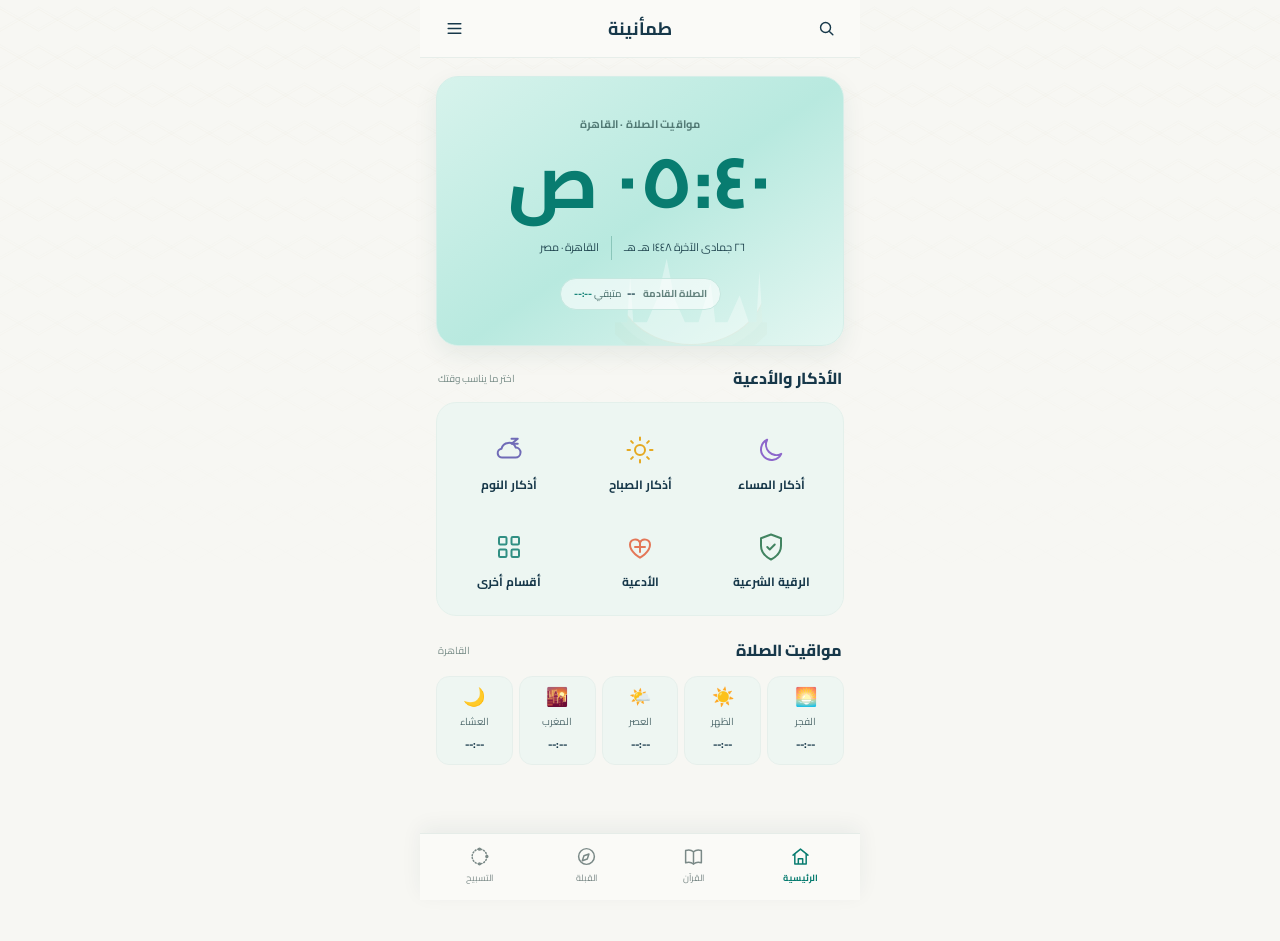
==== commit 3152b2c3: "Refresh final mobile layout styles" ====
--- a/index.html
+++ b/index.html
@@ -5,7 +5,7 @@
 <meta name="viewport" content="width=device-width,initial-scale=1,viewport-fit=cover">
 <meta name="theme-color" content="#f7f7f3">
 <title>طمأنينة | الرئيسية</title>
-<link rel="stylesheet" href="style.css?v=38">
+<link rel="stylesheet" href="style.css?v=39">
 <link rel="manifest" href="manifest.webmanifest">
 <link rel="icon" href="app-icon.svg">
 </head>
--- a/style.css
+++ b/style.css
@@ -1327,3 +1327,44 @@
 .home-screen .category-icon{width:40px!important;height:40px!important}
 .home-screen .category-icon svg{width:28px!important;height:28px!important}
 .home-screen .home-category b{font-size:12px!important}
+
+
+/* Spacing and color calibration from the selected mobile reference */
+.home-screen .prayer-hero{
+  min-height:270px!important;box-sizing:border-box!important;
+  display:flex!important;flex-direction:column!important;align-items:center!important;
+  justify-content:center!important;gap:4px!important;
+  padding:22px 16px 20px!important;
+  background:linear-gradient(145deg,#d7f3ec 0%,#b8e9df 52%,#e5f7f2 100%)!important;
+}
+.home-screen .prayer-hero:before{height:125px!important;opacity:.36!important}
+.home-screen .prayer-hero:after{
+  display:block!important;content:"☾"!important;position:absolute!important;
+  inset-inline-end:21px!important;top:14px!important;z-index:1!important;
+  color:rgba(255,255,255,.88)!important;font-family:serif!important;
+  font-size:34px!important;line-height:1!important;
+  background:none!important;opacity:1!important;pointer-events:none!important;
+}
+.home-screen .hero-label,.home-screen .hero-clock,.home-screen .hero-meta,
+.home-screen .next-prayer-card{flex:0 0 auto}
+.home-screen .hero-clock{font-size:clamp(62px,16vw,74px)!important;margin:5px 0 8px!important}
+.home-screen .hero-meta{width:100%!important;min-height:30px!important}
+.home-screen .home-categories{
+  min-height:214px!important;box-sizing:border-box!important;
+  padding:13px 8px!important;gap:8px 3px!important;
+}
+.home-screen .home-category{min-height:88px!important}
+.home-screen .category-icon{width:44px!important;height:44px!important}
+.home-screen .category-icon svg{width:30px!important;height:30px!important}
+.home-screen .evening-category .category-icon svg{stroke:#8d67cb!important}
+.home-screen .morning-category .category-icon svg{stroke:#e5a921!important}
+.home-screen .sleep-category .category-icon svg{stroke:#706bb7!important}
+.home-screen .ruqyah-category .category-icon svg{stroke:#428461!important}
+.home-screen .dua-category .category-icon svg{stroke:#e47758!important}
+.home-screen .other-category .category-icon svg{stroke:#318f83!important}
+.home-screen .home-category b{font-size:12px!important}
+.home-screen .schedule-heading{margin:19px 2px 11px!important}
+.home-screen .prayer-time{min-height:86px!important;padding:10px 3px!important}
+.home-screen .prayer-time i{font-size:18px!important;margin-bottom:2px}
+.home-screen .prayer-time span{font-size:10px!important}
+.home-screen .prayer-time b{font-size:11px!important}
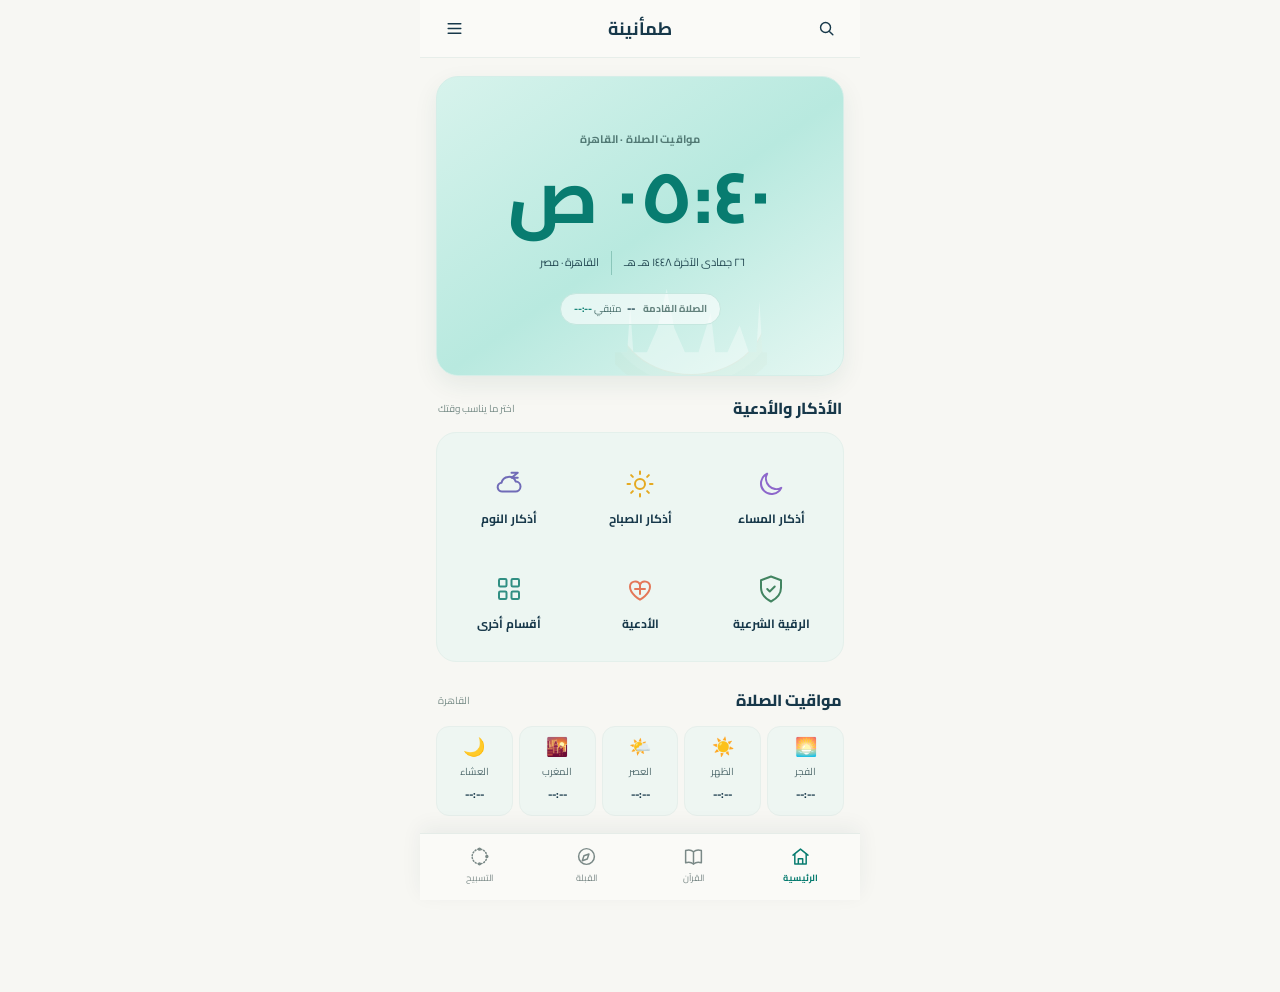
==== commit f887404e: "Refresh clean home canvas styles" ====
--- a/index.html
+++ b/index.html
@@ -5,7 +5,7 @@
 <meta name="viewport" content="width=device-width,initial-scale=1,viewport-fit=cover">
 <meta name="theme-color" content="#f7f7f3">
 <title>طمأنينة | الرئيسية</title>
-<link rel="stylesheet" href="style.css?v=39">
+<link rel="stylesheet" href="style.css?v=40">
 <link rel="manifest" href="manifest.webmanifest">
 <link rel="icon" href="app-icon.svg">
 </head>
--- a/style.css
+++ b/style.css
@@ -1368,3 +1368,13 @@
 .home-screen .prayer-time i{font-size:18px!important;margin-bottom:2px}
 .home-screen .prayer-time span{font-size:10px!important}
 .home-screen .prayer-time b{font-size:11px!important}
+
+
+/* Quiet ivory canvas and fill the mobile screen like the reference */
+body.app-body::before{display:none!important;content:none!important;background:none!important}
+body.home-screen.app-body{background:#f7f7f3!important}
+.home-screen .prayer-hero{min-height:300px!important}
+.home-screen .home-categories{min-height:230px!important}
+.home-screen .home-category{min-height:94px!important}
+.home-screen .prayer-time{min-height:90px!important}
+.home-screen .schedule-heading{margin-top:23px!important}
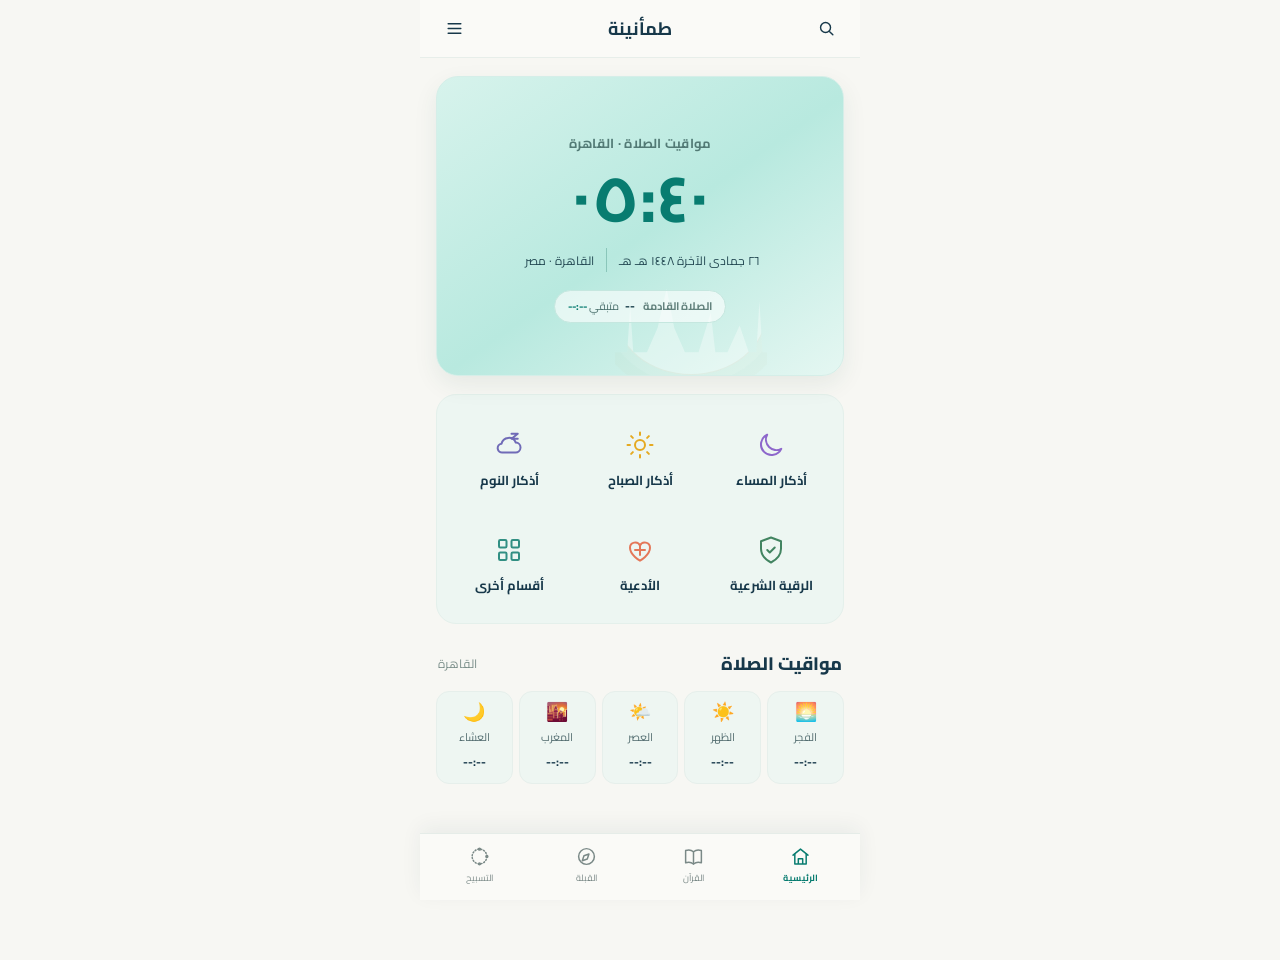
==== commit fe754c00: "Use 24-hour clock and refresh home styles" ====
--- a/index.html
+++ b/index.html
@@ -5,7 +5,7 @@
 <meta name="viewport" content="width=device-width,initial-scale=1,viewport-fit=cover">
 <meta name="theme-color" content="#f7f7f3">
 <title>طمأنينة | الرئيسية</title>
-<link rel="stylesheet" href="style.css?v=40">
+<link rel="stylesheet" href="style.css?v=41">
 <link rel="manifest" href="manifest.webmanifest">
 <link rel="icon" href="app-icon.svg">
 </head>
@@ -48,7 +48,7 @@
   <a href="tasbeeh.html"><span><svg viewBox="0 0 24 24" aria-hidden="true"><circle cx="12" cy="12" r="8.4" stroke-dasharray="1.2 2.2"/><circle cx="12" cy="3.6" r="1.1"/><circle cx="20.4" cy="12" r="1.1"/><circle cx="12" cy="20.4" r="1.1"/></svg></span>التسبيح</a>
 </nav>
 <script>
-(()=>{const $=id=>document.getElementById(id),fmt=n=>Number(n).toLocaleString('ar-EG'),clock=()=>{$('live-clock').textContent=new Intl.DateTimeFormat('ar-EG',{hour:'2-digit',minute:'2-digit'}).format(new Date())};clock();setInterval(clock,1000);
+(()=>{const $=id=>document.getElementById(id),fmt=n=>Number(n).toLocaleString('ar-EG'),clock=()=>{$('live-clock').textContent=new Intl.DateTimeFormat('ar-EG',{hour:'2-digit',minute:'2-digit',hourCycle:'h23'}).format(new Date())};clock();setInterval(clock,1000);
 const names={Fajr:'الفجر',Dhuhr:'الظهر',Asr:'العصر',Maghrib:'المغرب',Isha:'العشاء'},keys=Object.keys(names);
 function tick(){const t=window.prayerData;if(!t)return;const now=new Date(),m=now.getHours()*60+now.getMinutes();let n=keys.find(k=>{const x=t[k].match(/(\d{1,2}):(\d{2})/);return x&&+x[1]*60+(+x[2])>m});let tomorrow=false;if(!n){n='Fajr';tomorrow=true}const x=t[n].match(/(\d{1,2}):(\d{2})/),target=+x[1]*60+(+x[2])+(tomorrow?1440:0),d=Math.max(0,target-m),h=Math.floor(d/60),min=d%60;$('next-name').textContent=names[n];$('countdown').textContent=(h?fmt(h)+' س ':'')+fmt(min)+' د';}
 const d=new Date(),date=[String(d.getDate()).padStart(2,'0'),String(d.getMonth()+1).padStart(2,'0'),d.getFullYear()].join('-');fetch('https://api.aladhan.com/v1/timingsByCity/'+date+'?city=Cairo&country=Egypt&method=5').then(r=>r.json()).then(j=>{const data=j.data;if(!data?.timings)throw 0;window.prayerData=data.timings;document.querySelectorAll('#prayer-times .prayer-time').forEach((el,i)=>{const key=keys[i],match=data.timings[key].match(/(\d{1,2}):(\d{2})/);el.querySelector('b').textContent=match?Number(match[1]).toLocaleString('ar-EG',{minimumIntegerDigits:2,useGrouping:false})+':'+Number(match[2]).toLocaleString('ar-EG',{minimumIntegerDigits:2,useGrouping:false}):'--:--';if(key===Object.keys(names).find(k=>{const x=data.timings[k].match(/(\d{1,2}):(\d{2})/);return x&&+x[1]*60+(+x[2])>new Date().getHours()*60+new Date().getMinutes()}))el.classList.add('next')});const h=data.date.hijri;$('hijri-date').textContent=h.weekday.ar+'، '+h.day+' '+h.month.ar+' '+h.year+' هـ';tick();setInterval(tick,30000)}).catch(()=>{$('hijri-date').textContent=new Intl.DateTimeFormat('ar-EG-u-ca-islamic-umalqura',{day:'numeric',month:'long',year:'numeric'}).format(new Date())+' هـ';});
--- a/style.css
+++ b/style.css
@@ -1378,3 +1378,19 @@
 .home-screen .home-category{min-height:94px!important}
 .home-screen .prayer-time{min-height:90px!important}
 .home-screen .schedule-heading{margin-top:23px!important}
+
+
+/* Simplify the dashboard hierarchy to match the reference */
+.home-screen .app-main>.section-heading:not(.schedule-heading){display:none!important}
+.home-screen .home-categories{margin-top:18px!important}
+.home-screen .hero-label{font-size:13px!important}
+.home-screen .hero-clock{font-size:clamp(58px,15vw,66px)!important}
+.home-screen .hero-meta{font-size:12px!important}
+.home-screen .next-prayer-pill{font-size:11px!important}
+.home-screen .next-prayer-copy b{font-size:12px!important}
+.home-screen .next-prayer-copy span{font-size:11px!important}
+.home-screen .home-category b{font-size:13px!important}
+.home-screen .section-heading h2{font-size:18px!important}
+.home-screen .section-heading>span{font-size:12px!important}
+.home-screen .prayer-time span{font-size:11px!important}
+.home-screen .prayer-time b{font-size:12px!important}
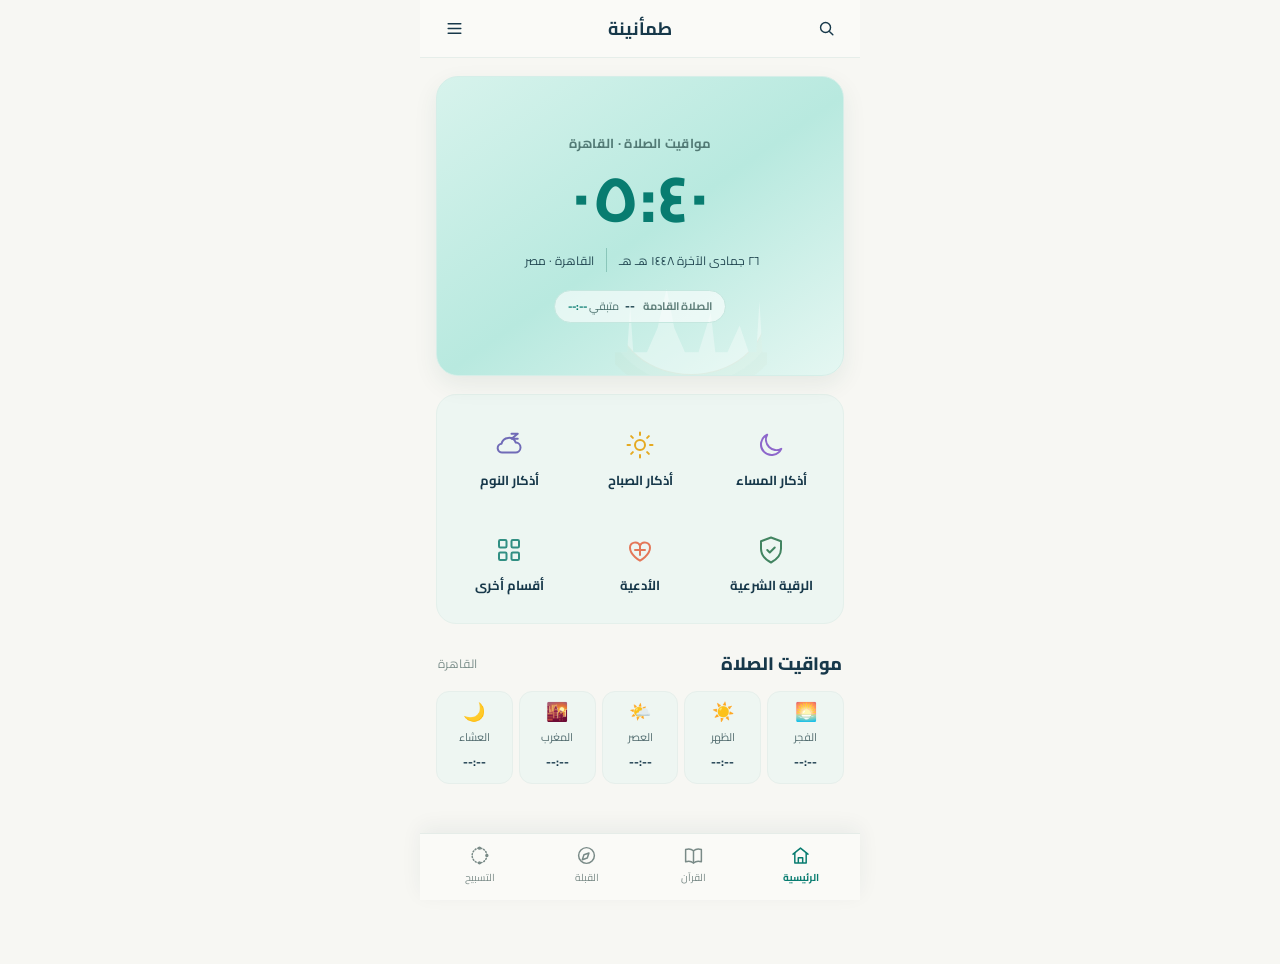
==== commit e4a9c647: "Unify app UI across Quran, Qibla and daily sections" ====
--- a/index.html
+++ b/index.html
@@ -5,7 +5,7 @@
 <meta name="viewport" content="width=device-width,initial-scale=1,viewport-fit=cover">
 <meta name="theme-color" content="#f7f7f3">
 <title>طمأنينة | الرئيسية</title>
-<link rel="stylesheet" href="style.css?v=41">
+<link rel="stylesheet" href="style.css?v=42">
 <link rel="manifest" href="manifest.webmanifest">
 <link rel="icon" href="app-icon.svg">
 </head>
--- a/style.css
+++ b/style.css
@@ -1394,3 +1394,120 @@
 .home-screen .section-heading>span{font-size:12px!important}
 .home-screen .prayer-time span{font-size:11px!important}
 .home-screen .prayer-time b{font-size:12px!important}
+
+/* Unified mint and ivory design across every app screen */
+body.app-body{background:#f7f7f3!important;color:#17384a!important}
+body.app-body::before{display:none!important;content:none!important;background:none!important}
+.app-body .app-top{
+  position:sticky!important;top:0;z-index:35;width:min(100%,440px);margin:0 auto;
+  background:rgba(250,250,247,.97)!important;border-bottom:1px solid #e6eeea!important;
+  box-shadow:none!important;backdrop-filter:blur(12px);
+}
+.app-body .app-brand{color:#17384a!important;font-weight:800!important}
+.app-body .top-action{background:transparent!important;border:0!important;box-shadow:none!important;color:#17384a!important}
+.app-body .app-main{width:min(100%,440px)!important;margin:0 auto!important;padding:14px 16px 96px!important}
+.app-body .bottom-nav{
+ position:fixed!important;left:0!important;right:0!important;bottom:0!important;
+ width:min(100%,440px)!important;margin:0 auto!important;transform:none!important;
+ padding:6px 6px max(8px,env(safe-area-inset-bottom))!important;
+ border:0!important;border-top:1px solid #e5ece8!important;border-radius:0!important;
+ background:rgba(250,250,247,.97)!important;box-shadow:0 -6px 20px rgba(20,55,66,.06)!important;
+ backdrop-filter:blur(16px);
+}
+.app-body .bottom-nav a,.app-body .bottom-nav a.active{
+ min-height:48px!important;background:transparent!important;border:0!important;border-radius:0!important;
+ box-shadow:none!important;color:#798a87!important;font-size:10px!important;
+}
+.app-body .bottom-nav a span,.app-body .bottom-nav a.active span{color:inherit!important;background:transparent!important}
+.app-body .bottom-nav a.active,.app-body .bottom-nav a.active span{color:#087c70!important}
+.app-body .section-heading h2{color:#17384a!important}
+.app-body .section-heading>span{color:#7c8f8b!important}
+.more-main .more-grid a{background:#fff!important;border:1px solid #e4eeea!important;border-radius:20px!important;box-shadow:0 5px 16px rgba(23,56,74,.05)!important}
+.more-main .more-grid a span{color:#087c70!important}
+.more-main .back-home{color:#087c70!important}
+
+/* Quran: last reading card, clear tabs, readable surah rows */
+.quran-screen .quran-main{display:flex!important;flex-direction:column!important;gap:12px!important}
+.quran-screen .quran-resume{order:1!important;min-height:100px!important;padding:18px 20px!important;
+ border:1px solid #d5eee8!important;border-radius:20px!important;
+ background:linear-gradient(135deg,#d7f3ec,#bcebe2)!important;
+ box-shadow:0 8px 22px rgba(20,76,70,.07)!important;color:#17384a!important}
+.quran-screen .quran-resume small,.quran-screen .quran-resume em{color:#527a75!important}
+.quran-screen .quran-resume b{color:#17384a!important}
+.quran-screen .quran-motif{color:#087c70!important;opacity:.35!important}
+.quran-screen .quran-intro{order:2!important;display:flex!important;align-items:center!important;text-align:right!important;
+ min-height:0!important;margin:6px 2px 0!important;gap:10px!important}
+.quran-screen .quran-intro svg{width:30px!important;height:30px!important;color:#087c70!important;stroke:#087c70!important}
+.quran-screen .quran-intro h1{font-size:21px!important;color:#17384a!important;margin:0!important}
+.quran-screen .quran-intro p{margin:0!important;color:#7b8d88!important;font-size:11px!important}
+.quran-screen .quran-tabs{order:3!important;padding:4px!important;border:1px solid #e2eeea!important;border-radius:16px!important;background:#edf6f2!important}
+.quran-screen .quran-tabs button{background:transparent!important;color:#687f7b!important;border:0!important;border-radius:12px!important}
+.quran-screen .quran-tabs button.selected{background:#bfece3!important;color:#17384a!important;box-shadow:none!important}
+.quran-screen .surah-list{order:4!important;background:transparent!important}
+.quran-screen .surah-list>a{min-height:64px!important;padding:10px 8px!important;background:transparent!important;
+ border:0!important;border-bottom:1px solid #e4ece8!important;border-radius:0!important;box-shadow:none!important}
+.quran-screen .surah-list>a .surah-number{background:#dff3ee!important;color:#17384a!important}
+.quran-screen .surah-list>a strong,.quran-screen .surah-list>a b{color:#17384a!important}
+.quran-screen .surah-list>a small,.quran-screen .surah-list>a span{color:#798b87!important}
+
+/* Qibla: clean compass and clear directional action */
+.qibla-screen .qibla-main{display:flex!important;flex-direction:column!important;align-items:center!important;padding-top:22px!important}
+.qibla-screen .qibla-intro{margin:0 auto 18px!important;text-align:center!important}
+.qibla-screen .qibla-intro h1{color:#17384a!important;font-size:24px!important}
+.qibla-screen .qibla-intro p{color:#7b8d88!important;font-size:12px!important}
+.qibla-screen .kaaba-mark{background:#eaf6f2!important;color:#087c70!important}
+.qibla-screen .qibla-compass{
+ width:min(270px,74vw)!important;height:min(270px,74vw)!important;
+ border:2px solid #bfe4db!important;border-radius:50%!important;
+ background:#fff!important;box-shadow:none!important;
+}
+.qibla-screen .qibla-compass:before,.qibla-screen .qibla-compass:after{border-color:#bfe4db!important}
+.qibla-screen .cardinal{color:#17384a!important}
+.qibla-screen .needle{background:#078779!important}
+.qibla-screen .compass-center{background:#fff!important;border-color:#9bd1c4!important}
+.qibla-screen .qibla-degree{margin-top:25px!important;text-align:center!important}
+.qibla-screen .qibla-degree b{color:#087c70!important;font-size:54px!important}
+.qibla-screen .qibla-degree h1{color:#17384a!important;font-size:20px!important}
+.qibla-screen .qibla-degree p{color:#7b8d88!important;font-size:11px!important}
+.qibla-screen #locate,.qibla-screen #sensor{border-radius:16px!important;box-shadow:none!important}
+.qibla-screen #locate{background:#e6f4ef!important;color:#17384a!important;border:1px solid #d5ebe4!important}
+.qibla-screen #sensor{background:#fff!important;color:#087c70!important;border:1px solid #dcebe6!important}
+
+/* Reading and tasbeeh sections share the same light card language */
+.adhkar-page,.duas-page,.ruqyah-page,.tasbeeh-page{
+ min-height:100svh!important;padding:12px 14px 96px!important;background:#f7f7f3!important;color:#17384a!important;
+}
+.adhkar-page:before,.duas-page:before,.ruqyah-page:before,.tasbeeh-page:before{display:none!important;content:none!important}
+.reader,.duas-reader,.tasbeeh-wrap{width:min(100%,440px)!important;margin:8px auto 0!important}
+.reader .top,.duas-top,.tasbeeh-top{color:#687f7b!important}
+.reader .back,.duas-top .back,.tasbeeh-top a{color:#087c70!important}
+.adhkar-page .header h1,.ruqyah-page .header h1,.duas-header h1,.tasbeeh-header h1{color:#17384a!important}
+.adhkar-nav,.ruqyah-page .nav{background:#edf6f2!important;border:1px solid #e0ece7!important;border-radius:16px!important}
+.adhkar-nav .nav-arrow,.ruqyah-page .nav-arrow{color:#087c70!important}
+.adhkar-page .card,.ruqyah-page .card,.duas-page .dua-card,.tasbeeh-card{
+ background:#fff!important;border:1px solid #e1ece7!important;border-radius:26px!important;
+ box-shadow:0 8px 24px rgba(23,56,74,.06)!important;
+}
+.adhkar-page .zikr,.ruqyah-page .zikr,.duas-page .dua-text{color:#17384a!important}
+.adhkar-page .counter-area,.ruqyah-page .counter-area{border-color:#e1ece7!important}
+.adhkar-page .count-number,.ruqyah-page .count-number{
+ background:#e6f4ef!important;color:#087c70!important;
+ box-shadow:0 6px 18px rgba(23,56,74,.08),inset 0 0 0 1px #cde7de!important;
+}
+.adhkar-page .count-number .counter-value,.ruqyah-page .count-number .counter-value{color:#087c70!important}
+.adhkar-page .progress,.ruqyah-page .progress,.dua-progress-fill{background:#0a8b7d!important}
+.adhkar-page .fadhl-title,.ruqyah-page .fadhl-title,.dua-heading{color:#087c70!important}
+.duas-page .dua-nav{background:#e6f4ef!important;color:#17384a!important;box-shadow:none!important}
+.duas-page .dua-card:after{background:#fff!important;color:#0a8b7d!important}
+.tasbeeh-page .tasbeeh-card{padding:24px 18px!important}
+.tasbeeh-page .dhikr-option{background:#edf6f2!important;border-color:#e0ece7!important;color:#526f6a!important}
+.tasbeeh-page .dhikr-option.active{background:#bfece3!important;color:#17384a!important}
+.tasbeeh-page .zikr-name,.tasbeeh-page .target{color:#17384a!important}
+.tasbeeh-page .count{color:#087c70!important}
+.tasbeeh-page .tap-circle{background:#078779!important;border-color:#d1eee6!important;box-shadow:0 8px 22px rgba(8,124,112,.16)!important}
+.tasbeeh-page .reset{color:#087c70!important}
+@media(max-width:380px){
+ .app-body .app-main{padding-inline:12px!important}
+ .qibla-screen .qibla-compass{width:68vw!important;height:68vw!important}
+ .reader,.duas-reader,.tasbeeh-wrap{width:100%!important}
+}
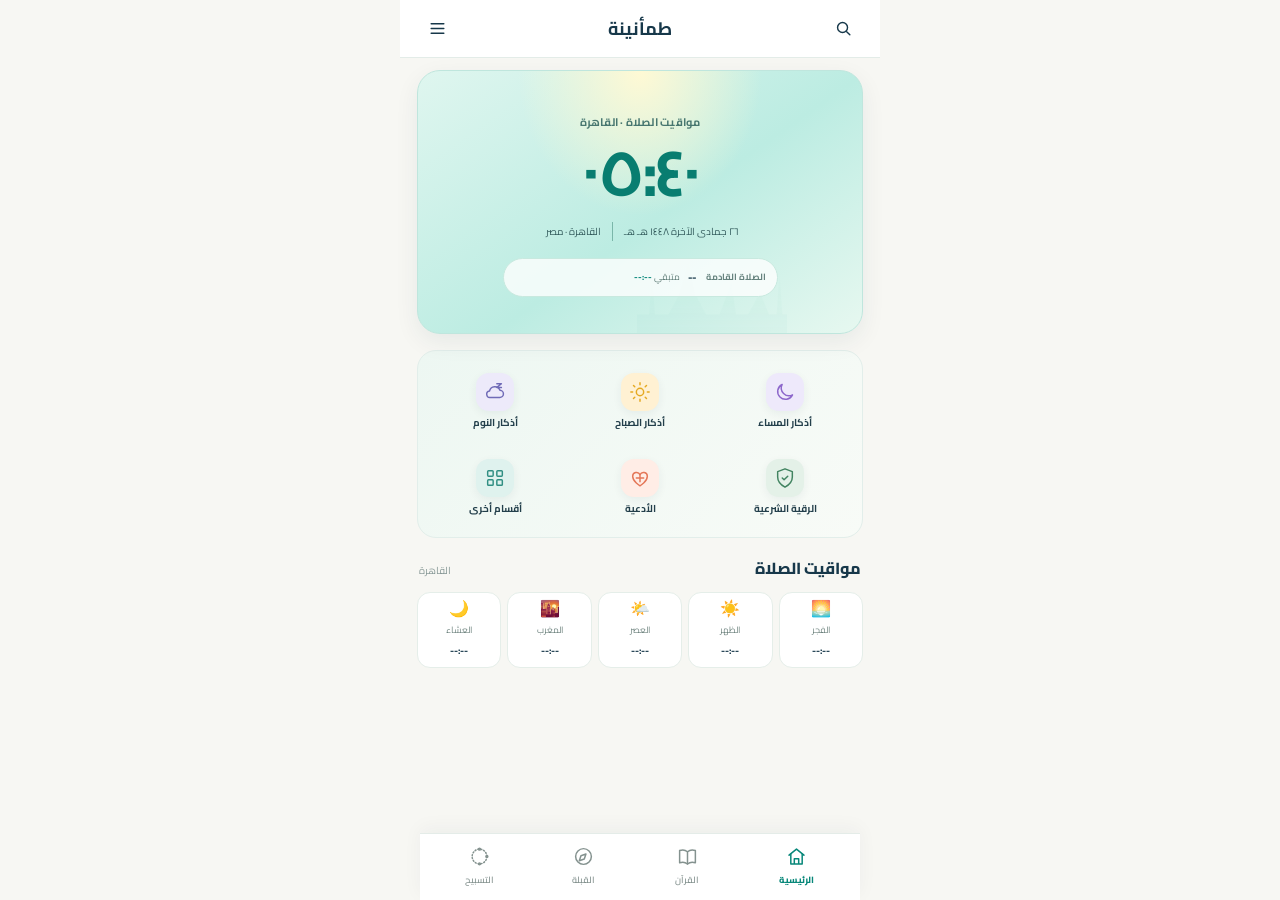
==== commit 4c997ae5: "Apply UI refresh to all app screens" ====
--- a/index.html
+++ b/index.html
@@ -5,7 +5,7 @@
 <meta name="viewport" content="width=device-width,initial-scale=1,viewport-fit=cover">
 <meta name="theme-color" content="#f7f7f3">
 <title>طمأنينة | الرئيسية</title>
-<link rel="stylesheet" href="style.css?v=42">
+<link rel="stylesheet" href="style.css?v=44">
 <link rel="manifest" href="manifest.webmanifest">
 <link rel="icon" href="app-icon.svg">
 </head>
--- a/style.css
+++ b/style.css
@@ -1511,3 +1511,89 @@
  .qibla-screen .qibla-compass{width:68vw!important;height:68vw!important}
  .reader,.duas-reader,.tasbeeh-wrap{width:100%!important}
 }
+
+
+/* Finishing details for consistent Quran and Qibla screens */
+.quran-screen .page-note{order:2!important;margin:0!important;padding:9px 12px!important;
+ border:1px solid #e6eee8!important;border-radius:12px!important;background:#fff!important;
+ color:#758983!important;font-size:10px!important;text-align:center!important}
+.quran-screen .quran-intro{order:3!important;width:100%!important;justify-content:flex-start!important}
+.quran-screen .quran-intro svg,.quran-screen .quran-intro p{display:none!important}
+.quran-screen .quran-intro h1{font-family:Cairo,Arial,sans-serif!important;font-size:18px!important;font-weight:800!important}
+.quran-screen .quran-tabs{order:4!important}
+.quran-screen .surah-list{order:5!important}
+.qibla-screen .qibla-degree b{
+ min-width:0!important;padding:0!important;border:0!important;border-radius:0!important;
+ background:transparent!important;box-shadow:none!important;
+}
+.qibla-screen .qibla-degree b:before,.qibla-screen .qibla-degree b:after{display:none!important}
+.qibla-screen .needle{border-bottom-color:#078779!important;filter:none!important}
+.qibla-screen .qibla-compass:after{background:#fff!important;box-shadow:inset 0 0 0 1px #edf5f2!important}
+
+
+/* Tumanina UI refresh: a calm prayer dashboard and consistent mobile app frame */
+:root{--ui-bg:#f6f7f3;--ui-surface:#fff;--ui-ink:#17384a;--ui-muted:#778b8a;--ui-teal:#0a8276;--ui-mint:#dff3ee;--ui-line:#e3ece8;--ui-shadow:0 8px 24px rgba(19,57,69,.07)}
+body.app-body{background:var(--ui-bg)!important;color:var(--ui-ink)!important;font-family:Cairo,Tahoma,Arial,sans-serif!important}
+body.app-body::before{display:none!important;content:none!important}
+.app-body .app-top{position:sticky!important;top:0!important;z-index:40!important;width:min(100%,480px)!important;height:58px!important;margin:0 auto!important;padding:0 17px!important;background:rgba(255,255,255,.94)!important;border:0!important;border-bottom:1px solid var(--ui-line)!important;border-radius:0!important;box-shadow:none!important;backdrop-filter:blur(14px)!important}
+.app-body .app-brand{color:var(--ui-ink)!important;font-size:18px!important;letter-spacing:0!important}
+.app-body .top-action{width:40px!important;height:40px!important;color:#244b58!important;background:transparent!important;border:0!important;border-radius:13px!important;box-shadow:none!important}
+.app-body .app-main{width:min(100%,480px)!important;margin:0 auto!important;padding:12px 17px 98px!important}
+.home-screen .home-kicker{margin:2px 0 10px!important;color:#718b88!important;font-size:10px!important;letter-spacing:.02em!important}
+.home-screen .prayer-hero{position:relative!important;display:flex!important;min-height:264px!important;flex-direction:column!important;align-items:center!important;justify-content:center!important;gap:5px!important;margin:0 0 16px!important;padding:22px 17px 17px!important;overflow:hidden!important;border:1px solid #bfe6dd!important;border-radius:23px!important;background:radial-gradient(ellipse at 50% 0%,#fff9d4 0,transparent 39%),linear-gradient(145deg,#dff6ef 0%,#bcece2 55%,#e7f8f0 100%)!important;box-shadow:var(--ui-shadow)!important}
+.home-screen .prayer-hero::after{content:"☾"!important;position:absolute!important;top:12px!important;inset-inline-end:18px!important;color:#fff!important;font-size:29px!important;opacity:.85!important;pointer-events:none!important}
+.home-screen .prayer-hero::before{content:""!important;position:absolute!important;inset:auto 0 0!important;height:104px!important;border:0!important;border-radius:0!important;background:linear-gradient(0deg,#81cfc02c,transparent)!important;pointer-events:none!important}
+.home-screen .hero-mosque-art{height:112px!important;opacity:.16!important;color:#137f73!important}
+.home-screen .hero-label,.home-screen .hero-clock,.home-screen .hero-meta,.home-screen .next-prayer-card{position:relative!important;z-index:1!important;flex:none!important}
+.home-screen .hero-label{color:#47766f!important;font-size:11px!important;font-weight:700!important}
+.home-screen .hero-clock{margin:1px 0 5px!important;color:#087d70!important;font-size:clamp(53px,15vw,66px)!important;font-weight:700!important;line-height:1.04!important;letter-spacing:-.045em!important;font-variant-numeric:tabular-nums!important}
+.home-screen .hero-meta{display:flex!important;align-items:center!important;justify-content:center!important;gap:11px!important;width:100%!important;color:#345c5d!important;font-size:10px!important}
+.home-screen .meta-divider{height:19px!important;width:1px!important;background:#7ab6a9!important}
+.home-screen .next-prayer-card{display:flex!important;align-items:center!important;justify-content:space-between!important;gap:10px!important;width:min(100%,275px)!important;min-height:39px!important;margin:6px 0 0!important;padding:7px 11px!important;border:1px solid #c8e9df!important;border-radius:99px!important;background:#ffffffc9!important;box-shadow:none!important}
+.home-screen .next-prayer-pill{position:static!important;display:inline!important;width:auto!important;height:auto!important;margin:0!important;padding:0!important;border:0!important;border-radius:0!important;background:transparent!important;color:#66837e!important;font-size:9px!important;white-space:nowrap!important;box-shadow:none!important;transform:none!important}
+.home-screen .next-prayer-copy{display:flex!important;align-items:center!important;gap:8px!important;width:auto!important;height:auto!important;white-space:nowrap!important}
+.home-screen .next-prayer-copy b{position:static!important;color:#17384a!important;font-size:11px!important}
+.home-screen .next-prayer-copy span{position:static!important;color:#607d78!important;font-size:9px!important}
+.home-screen .next-prayer-copy strong{color:#078779!important}
+.home-screen .next-prayer-mark{color:#bd9c51!important;font-size:16px!important}
+.home-screen .section-heading{display:flex!important;align-items:baseline!important;justify-content:space-between!important;margin:17px 2px 10px!important}
+.home-screen .section-heading h2{margin:0!important;color:#17384a!important;font-size:16px!important;font-weight:800!important}
+.home-screen .section-heading>span{color:#879896!important;font-size:10px!important}
+.home-screen .home-categories{display:grid!important;grid-template-columns:repeat(3,minmax(0,1fr))!important;gap:8px 7px!important;min-height:0!important;margin:0!important;padding:11px 8px!important;border:1px solid #e2eeea!important;border-radius:19px!important;background:linear-gradient(135deg,#edf7f2,#f8fbf7)!important;box-shadow:none!important}
+.home-screen .home-category{display:flex!important;min-width:0!important;min-height:78px!important;flex-direction:column!important;align-items:center!important;justify-content:center!important;gap:5px!important;padding:6px 2px!important;border:0!important;border-radius:14px!important;background:transparent!important;color:#17384a!important;box-shadow:none!important;text-align:center!important}
+.home-screen .home-category:active{background:#e3f1eb!important;transform:scale(.97)!important}
+.home-screen .category-icon{display:grid!important;place-items:center!important;width:38px!important;height:38px!important;margin:0!important;border:0!important;border-radius:13px!important;background:#ffffff!important;color:#087c70!important;box-shadow:0 3px 10px rgba(23,56,74,.06)!important}
+.home-screen .category-icon svg{width:22px!important;height:22px!important}
+.home-screen .evening-category .category-icon{background:#eee9fb!important;color:#8062ad!important}
+.home-screen .morning-category .category-icon{background:#fff1d3!important;color:#d69a1b!important}
+.home-screen .sleep-category .category-icon{background:#edeafa!important;color:#7666a9!important}
+.home-screen .ruqyah-category .category-icon{background:#e4f1e8!important;color:#438262!important}
+.home-screen .dua-category .category-icon{background:#ffede6!important;color:#cc795e!important}
+.home-screen .other-category .category-icon{background:#dff2ee!important;color:#148176!important}
+.home-screen .home-category b{max-width:100%!important;overflow:hidden!important;color:#233f4b!important;font-size:10px!important;font-weight:700!important;line-height:1.35!important;text-overflow:ellipsis!important;white-space:nowrap!important}
+.home-screen .prayer-schedule{margin:15px 0 0!important;padding:0!important;border:0!important;border-radius:0!important;background:transparent!important;box-shadow:none!important}
+.home-screen .schedule-heading{margin:0 2px 9px!important}
+.home-screen .prayer-times{display:grid!important;grid-template-columns:repeat(5,minmax(0,1fr))!important;gap:6px!important;margin:0!important}
+.home-screen .prayer-time{display:flex!important;min-width:0!important;min-height:76px!important;flex-direction:column!important;align-items:center!important;justify-content:center!important;gap:3px!important;padding:7px 2px!important;border:1px solid #e5eee9!important;border-radius:13px!important;background:#fff!important;color:#17384a!important;box-shadow:none!important}
+.home-screen .prayer-time i{margin:0!important;font-size:16px!important;font-style:normal!important}
+.home-screen .prayer-time span{color:#708580!important;font-size:9px!important}
+.home-screen .prayer-time b{color:#17384a!important;font-size:10px!important;font-variant-numeric:tabular-nums!important}
+.home-screen .prayer-time.next{outline:1.5px solid #81c8b8!important;background:#e6f6f0!important}
+.app-body .bottom-nav{position:fixed!important;z-index:50!important;right:0!important;bottom:0!important;left:0!important;display:flex!important;width:min(100%,480px)!important;margin:0 auto!important;padding:6px 7px max(8px,env(safe-area-inset-bottom))!important;border:0!important;border-top:1px solid #e4ece8!important;border-radius:0!important;background:rgba(255,255,255,.96)!important;box-shadow:0 -5px 18px rgba(20,55,66,.045)!important;backdrop-filter:blur(14px)!important;transform:none!important}
+.app-body .bottom-nav a,.app-body .bottom-nav a.active{display:flex!important;min-width:0!important;min-height:48px!important;flex:1!important;flex-direction:column!important;align-items:center!important;justify-content:center!important;gap:3px!important;padding:2px!important;border:0!important;border-radius:0!important;background:transparent!important;color:#84928f!important;font-size:9px!important;font-weight:600!important;box-shadow:none!important}
+.app-body .bottom-nav a span{display:grid!important;place-items:center!important;width:25px!important;height:24px!important;background:transparent!important;color:inherit!important}
+.app-body .bottom-nav a svg{width:21px!important;height:21px!important}
+.app-body .bottom-nav a.active,.app-body .bottom-nav a.active span{color:#078779!important}
+.app-body .bottom-nav a.active{font-weight:800!important}
+.app-body.quran-screen .app-main,.app-body.qibla-screen .app-main{min-height:calc(100svh - 108px)!important}
+.quran-screen .quran-intro h1,.qibla-screen .qibla-intro h1{color:#17384a!important}
+.quran-screen .quran-intro p,.qibla-screen .qibla-intro p{color:#778b8a!important}
+.quran-screen .quran-resume{border:1px solid #cfe9e1!important;border-radius:19px!important;background:linear-gradient(135deg,#e0f5ed,#c4eee5)!important;box-shadow:var(--ui-shadow)!important}
+.quran-screen .quran-tabs{border:1px solid #e2eeea!important;border-radius:15px!important;background:#edf6f2!important}
+.quran-screen .quran-tabs button.selected{border-radius:11px!important;background:#bce9df!important;color:#17384a!important}
+.quran-screen .surah-row{border-bottom:1px solid #e7eeea!important;box-shadow:none!important}
+.quran-screen .surah-number{background:#e2f3ee!important;color:#167a70!important}
+.qibla-screen .qibla-compass{border:2px solid #bfe4db!important;background:#fff!important;box-shadow:none!important}
+.qibla-screen .qibla-degree b{color:#087d70!important}
+.qibla-screen .qibla-locate{border-radius:15px!important;background:#e5f4ef!important;color:#17384a!important;box-shadow:none!important}
+@media(max-width:370px){.home-screen .app-main{padding-right:12px!important;padding-left:12px!important}.home-screen .home-categories{gap:6px 4px!important;padding:8px 5px!important}.home-screen .home-category{min-height:72px!important}.home-screen .prayer-time{min-height:69px!important}.home-screen .prayer-time b{font-size:9px!important}}
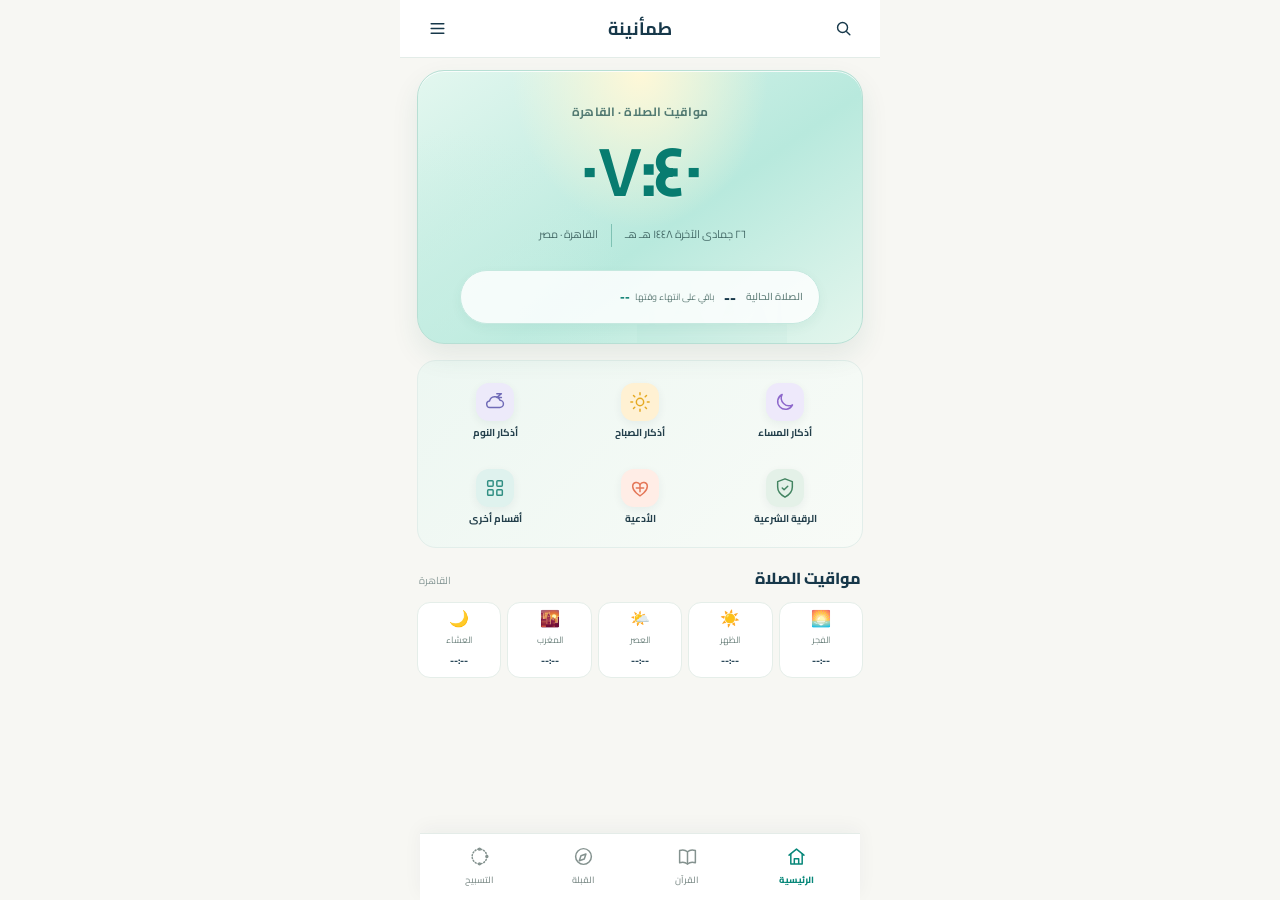
==== commit 702c7e7a: "Refine prayer card and current prayer timer" ====
--- a/index.html
+++ b/index.html
@@ -5,7 +5,7 @@
 <meta name="viewport" content="width=device-width,initial-scale=1,viewport-fit=cover">
 <meta name="theme-color" content="#f7f7f3">
 <title>طمأنينة | الرئيسية</title>
-<link rel="stylesheet" href="style.css?v=44">
+<link rel="stylesheet" href="style.css?v=45">
 <link rel="manifest" href="manifest.webmanifest">
 <link rel="icon" href="app-icon.svg">
 </head>
@@ -22,7 +22,7 @@
     <div class="hero-label">مواقيت الصلاة · القاهرة</div>
     <div class="hero-clock" id="live-clock">--:--</div>
     <div class="hero-meta"><span id="hijri-date">التاريخ الهجري</span><span class="meta-divider"></span><span>القاهرة · مصر</span></div>
-    <div class="next-prayer-card"><span class="next-prayer-pill">الصلاة القادمة</span><div class="next-prayer-copy"><b id="next-name">--</b><span>متبقي <strong id="countdown">--:--</strong></span></div><span class="next-prayer-mark">۞</span></div>
+    <div class="next-prayer-card"><span class="next-prayer-pill" id="prayer-state-label">الصلاة الحالية</span><div class="next-prayer-copy"><b id="next-name">--</b><span class="countdown-text"><span id="prayer-remaining-label">باقي على انتهاء وقتها</span><strong id="countdown">--</strong></span></div><span class="next-prayer-mark">۞</span></div>
     </section>
   <div class="section-heading"><h2>الأذكار والأدعية</h2><span>اختر ما يناسب وقتك</span></div>
   <section class="home-categories" aria-label="الأقسام الرئيسية">
@@ -48,10 +48,30 @@
   <a href="tasbeeh.html"><span><svg viewBox="0 0 24 24" aria-hidden="true"><circle cx="12" cy="12" r="8.4" stroke-dasharray="1.2 2.2"/><circle cx="12" cy="3.6" r="1.1"/><circle cx="20.4" cy="12" r="1.1"/><circle cx="12" cy="20.4" r="1.1"/></svg></span>التسبيح</a>
 </nav>
 <script>
-(()=>{const $=id=>document.getElementById(id),fmt=n=>Number(n).toLocaleString('ar-EG'),clock=()=>{$('live-clock').textContent=new Intl.DateTimeFormat('ar-EG',{hour:'2-digit',minute:'2-digit',hourCycle:'h23'}).format(new Date())};clock();setInterval(clock,1000);
-const names={Fajr:'الفجر',Dhuhr:'الظهر',Asr:'العصر',Maghrib:'المغرب',Isha:'العشاء'},keys=Object.keys(names);
-function tick(){const t=window.prayerData;if(!t)return;const now=new Date(),m=now.getHours()*60+now.getMinutes();let n=keys.find(k=>{const x=t[k].match(/(\d{1,2}):(\d{2})/);return x&&+x[1]*60+(+x[2])>m});let tomorrow=false;if(!n){n='Fajr';tomorrow=true}const x=t[n].match(/(\d{1,2}):(\d{2})/),target=+x[1]*60+(+x[2])+(tomorrow?1440:0),d=Math.max(0,target-m),h=Math.floor(d/60),min=d%60;$('next-name').textContent=names[n];$('countdown').textContent=(h?fmt(h)+' س ':'')+fmt(min)+' د';}
-const d=new Date(),date=[String(d.getDate()).padStart(2,'0'),String(d.getMonth()+1).padStart(2,'0'),d.getFullYear()].join('-');fetch('https://api.aladhan.com/v1/timingsByCity/'+date+'?city=Cairo&country=Egypt&method=5').then(r=>r.json()).then(j=>{const data=j.data;if(!data?.timings)throw 0;window.prayerData=data.timings;document.querySelectorAll('#prayer-times .prayer-time').forEach((el,i)=>{const key=keys[i],match=data.timings[key].match(/(\d{1,2}):(\d{2})/);el.querySelector('b').textContent=match?Number(match[1]).toLocaleString('ar-EG',{minimumIntegerDigits:2,useGrouping:false})+':'+Number(match[2]).toLocaleString('ar-EG',{minimumIntegerDigits:2,useGrouping:false}):'--:--';if(key===Object.keys(names).find(k=>{const x=data.timings[k].match(/(\d{1,2}):(\d{2})/);return x&&+x[1]*60+(+x[2])>new Date().getHours()*60+new Date().getMinutes()}))el.classList.add('next')});const h=data.date.hijri;$('hijri-date').textContent=h.weekday.ar+'، '+h.day+' '+h.month.ar+' '+h.year+' هـ';tick();setInterval(tick,30000)}).catch(()=>{$('hijri-date').textContent=new Intl.DateTimeFormat('ar-EG-u-ca-islamic-umalqura',{day:'numeric',month:'long',year:'numeric'}).format(new Date())+' هـ';});
+(()=>{const $=id=>document.getElementById(id),fmt=n=>Number(n).toLocaleString('ar-EG'),names={Fajr:'الفجر',Dhuhr:'الظهر',Asr:'العصر',Maghrib:'المغرب',Isha:'العشاء'},keys=Object.keys(names);
+const parts=()=>Object.fromEntries(new Intl.DateTimeFormat('en-GB',{timeZone:'Africa/Cairo',hour:'2-digit',minute:'2-digit',hourCycle:'h23'}).formatToParts(new Date()).map(p=>[p.type,p.value]));
+function cairoMinutes(){const p=parts();return Number(p.hour)*60+Number(p.minute)}
+function clock(){const p=parts();$('live-clock').textContent=Number(p.hour).toLocaleString('ar-EG',{minimumIntegerDigits:2,useGrouping:false})+':'+Number(p.minute).toLocaleString('ar-EG',{minimumIntegerDigits:2,useGrouping:false})}
+function minutes(value){const m=String(value||'').match(/(\d{1,2}):(\d{2})/);return m?Number(m[1])*60+Number(m[2]):null}
+function tick(){const t=window.prayerData;if(!t)return;const now=cairoMinutes(),times=Object.fromEntries([...keys,'Sunrise','Midnight'].map(k=>[k,minutes(t[k])]));if(keys.some(k=>times[k]===null)||times.Sunrise===null)return;
+let active=null,upcoming=null,target=null;
+if(now<times.Fajr){upcoming='Fajr';target=times.Fajr}
+else if(now<times.Sunrise){active='Fajr';target=times.Sunrise}
+else if(now<times.Dhuhr){upcoming='Dhuhr';target=times.Dhuhr}
+else if(now<times.Asr){active='Dhuhr';target=times.Asr}
+else if(now<times.Maghrib){active='Asr';target=times.Maghrib}
+else if(now<times.Isha){active='Maghrib';target=times.Isha}
+else {let islamicMidnight=times.Midnight;if(islamicMidnight===null)islamicMidnight=times.Maghrib+((times.Fajr+1440-times.Maghrib)/2);if(now<islamicMidnight){active='Isha';target=islamicMidnight}else{upcoming='Fajr';target=times.Fajr+1440}}
+let left=target-now;if(left<0)left+=1440;const h=Math.floor(left/60),m=left%60;
+$('prayer-state-label').textContent=active?'الصلاة الحالية':'الصلاة القادمة';
+$('prayer-remaining-label').textContent=active?'باقي على انتهاء وقتها':'متبقي على دخولها';
+$('next-name').textContent=names[active||upcoming];
+$('countdown').textContent=(h?fmt(h)+' س ':'')+fmt(m)+' د';
+document.querySelectorAll('#prayer-times .prayer-time').forEach((el,i)=>{el.classList.remove('current','next');const k=keys[i];if(k===active)el.classList.add('current');else if(!active&&k===upcoming)el.classList.add('next')})
+}
+clock();setInterval(clock,1000);
+const now=new Date(),dateParts=new Intl.DateTimeFormat('en-GB',{timeZone:'Africa/Cairo',day:'2-digit',month:'2-digit',year:'numeric'}).formatToParts(now),date=[dateParts.find(p=>p.type==='day').value,dateParts.find(p=>p.type==='month').value,dateParts.find(p=>p.type==='year').value].join('-');
+fetch('https://api.aladhan.com/v1/timingsByCity/'+date+'?city=Cairo&country=Egypt&method=5').then(r=>r.json()).then(j=>{const data=j.data;if(!data?.timings)throw 0;window.prayerData=data.timings;document.querySelectorAll('#prayer-times .prayer-time').forEach((el,i)=>{const v=minutes(data.timings[keys[i]]);el.querySelector('b').textContent=v===null?'--':Math.floor(v/60).toLocaleString('ar-EG',{minimumIntegerDigits:2,useGrouping:false})+':'+(v%60).toLocaleString('ar-EG',{minimumIntegerDigits:2,useGrouping:false})});const h=data.date.hijri;$('hijri-date').textContent=h.weekday.ar+'، '+h.day+' '+h.month.ar+' '+h.year+' هـ';tick();setInterval(tick,15000)}).catch(()=>{$('hijri-date').textContent=new Intl.DateTimeFormat('ar-EG-u-ca-islamic-umalqura',{timeZone:'Africa/Cairo',day:'numeric',month:'long',year:'numeric'}).format(new Date())+' هـ'});
 })();
 if('serviceWorker'in navigator)addEventListener('load',()=>navigator.serviceWorker.register('./sw.js',{updateViaCache:'none'}).catch(()=>{}));
 </script>
--- a/style.css
+++ b/style.css
@@ -1597,3 +1597,22 @@
 .qibla-screen .qibla-degree b{color:#087d70!important}
 .qibla-screen .qibla-locate{border-radius:15px!important;background:#e5f4ef!important;color:#17384a!important;box-shadow:none!important}
 @media(max-width:370px){.home-screen .app-main{padding-right:12px!important;padding-left:12px!important}.home-screen .home-categories{gap:6px 4px!important;padding:8px 5px!important}.home-screen .home-category{min-height:72px!important}.home-screen .prayer-time{min-height:69px!important}.home-screen .prayer-time b{font-size:9px!important}}
+
+
+/* Prayer panel: Islamic calm, clear current prayer and end-of-time countdown */
+.home-screen .prayer-hero{min-height:274px!important;padding:24px 18px 18px!important;border:1px solid #b7dfd4!important;border-radius:27px!important;background:radial-gradient(ellipse at 50% 0%,#fff8d7 0%,transparent 41%),radial-gradient(circle at 8% 88%,#c7eee398 0%,transparent 38%),linear-gradient(145deg,#e3f7ef 0%,#b8e9dd 57%,#e4f6ed 100%)!important;box-shadow:0 12px 28px rgba(18,88,75,.09),inset 0 1px 0 #ffffffcc!important}
+.home-screen .prayer-hero::after{top:13px!important;inset-inline-end:19px!important;color:#c4a65e!important;font-size:24px!important;text-shadow:0 2px 8px #ffffffb0!important}
+.home-screen .hero-mosque-art{height:126px!important;color:#267e70!important;opacity:.19!important}
+.home-screen .hero-label{margin-top:4px!important;color:#527a72!important;font-size:12px!important;letter-spacing:.01em!important}
+.home-screen .hero-clock{margin:7px 0 9px!important;color:#087c70!important;font-size:clamp(57px,16vw,71px)!important;line-height:1!important;letter-spacing:-.045em!important;text-shadow:0 2px 0 #ffffff30!important}
+.home-screen .hero-meta{gap:13px!important;color:#456b68!important;font-size:11px!important}
+.home-screen .meta-divider{height:23px!important;background:#70b8a9!important;opacity:.8!important}
+.home-screen .next-prayer-card{width:min(100%,360px)!important;min-height:54px!important;margin-top:15px!important;padding:9px 16px!important;border:1px solid #c5e8df!important;border-radius:999px!important;background:rgba(255,255,255,.84)!important;box-shadow:0 4px 12px rgba(29,94,80,.05)!important}
+.home-screen .next-prayer-pill{color:#66837e!important;font-size:10px!important;font-weight:600!important}
+.home-screen .next-prayer-copy{gap:10px!important}
+.home-screen .next-prayer-copy b{color:#17384a!important;font-size:15px!important;font-weight:800!important}
+.home-screen .next-prayer-copy .countdown-text{display:flex!important;align-items:center!important;gap:5px!important;color:#70837f!important;font-size:10px!important}
+.home-screen .next-prayer-copy .countdown-text strong{color:#087d70!important;font-size:12px!important;font-weight:800!important;white-space:nowrap!important}
+.home-screen .prayer-time.current{outline:1.5px solid #55ae9c!important;background:#e4f5ef!important}
+.home-screen .prayer-time.current b{color:#087c70!important;font-weight:800!important}
+@media(max-width:370px){.home-screen .prayer-hero{min-height:258px!important;padding:19px 13px 16px!important}.home-screen .hero-clock{font-size:56px!important}.home-screen .next-prayer-card{padding-inline:11px!important}.home-screen .next-prayer-copy b{font-size:13px!important}}
